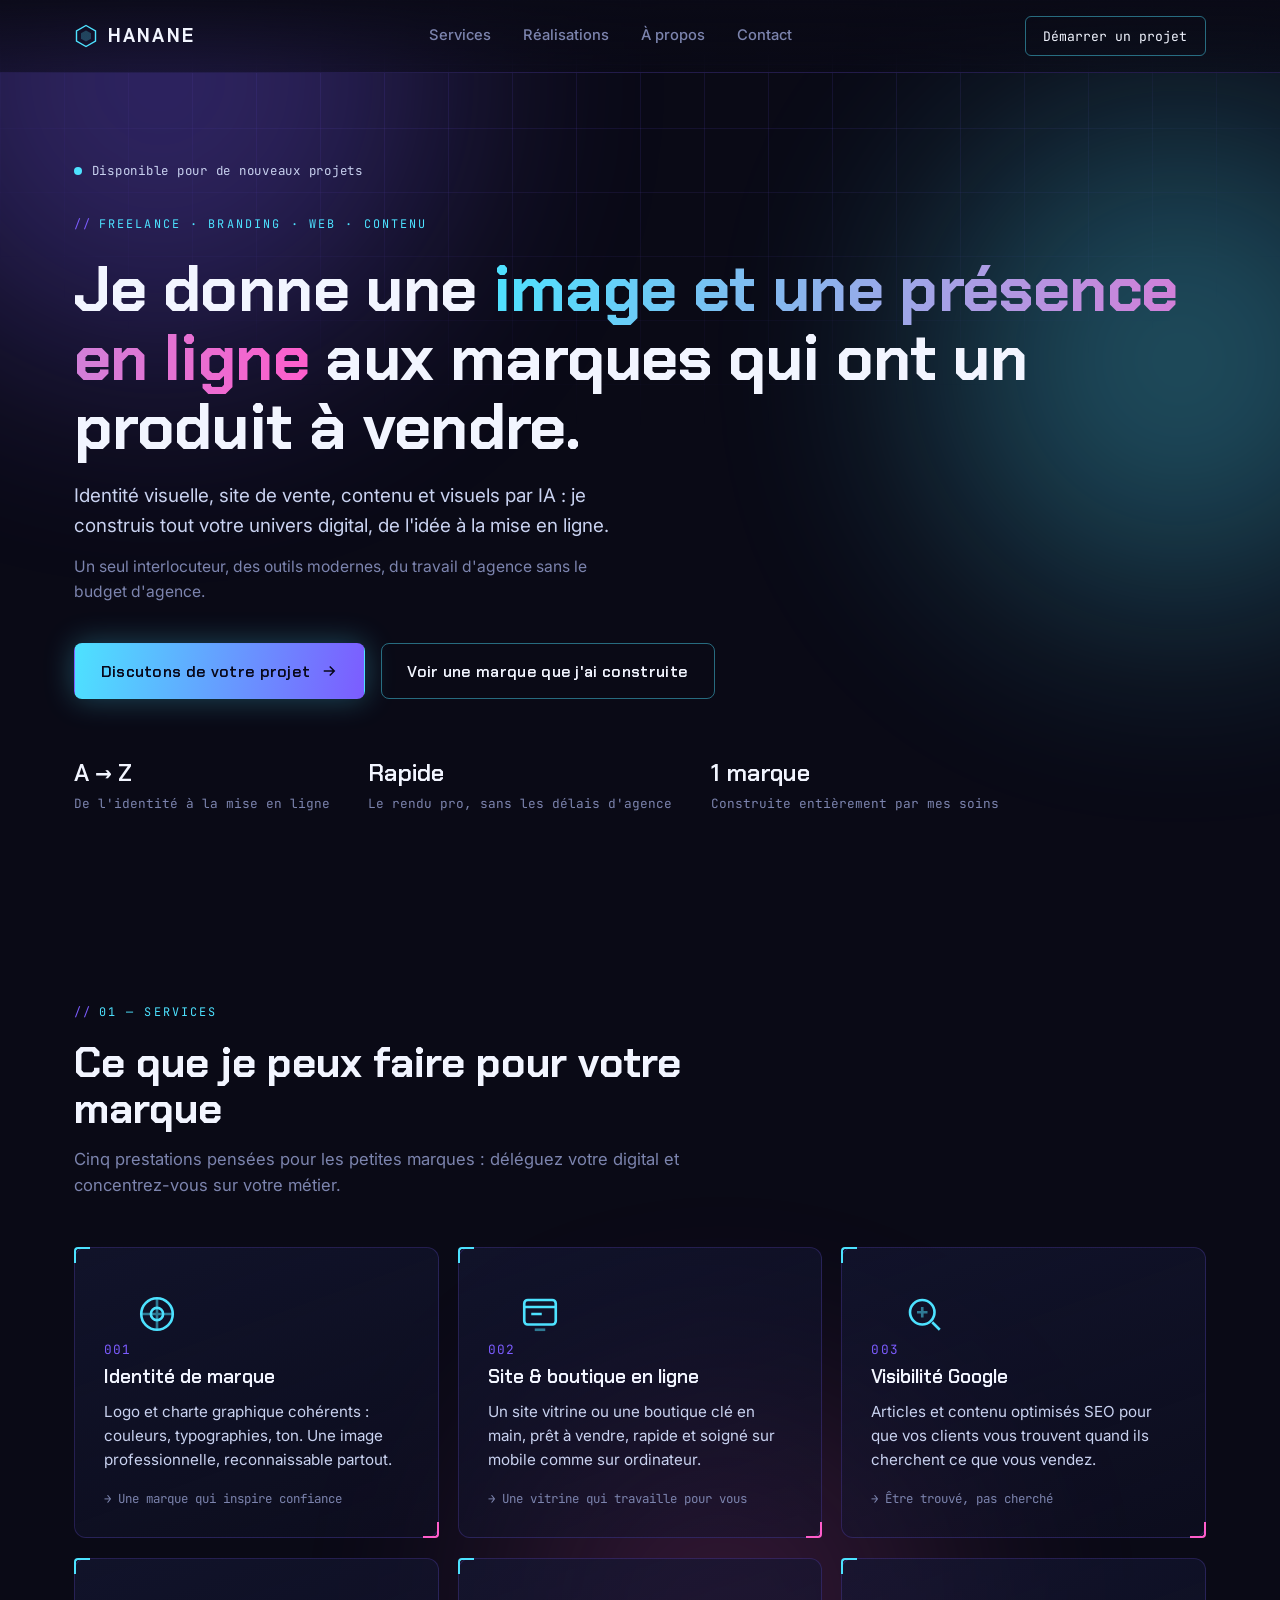
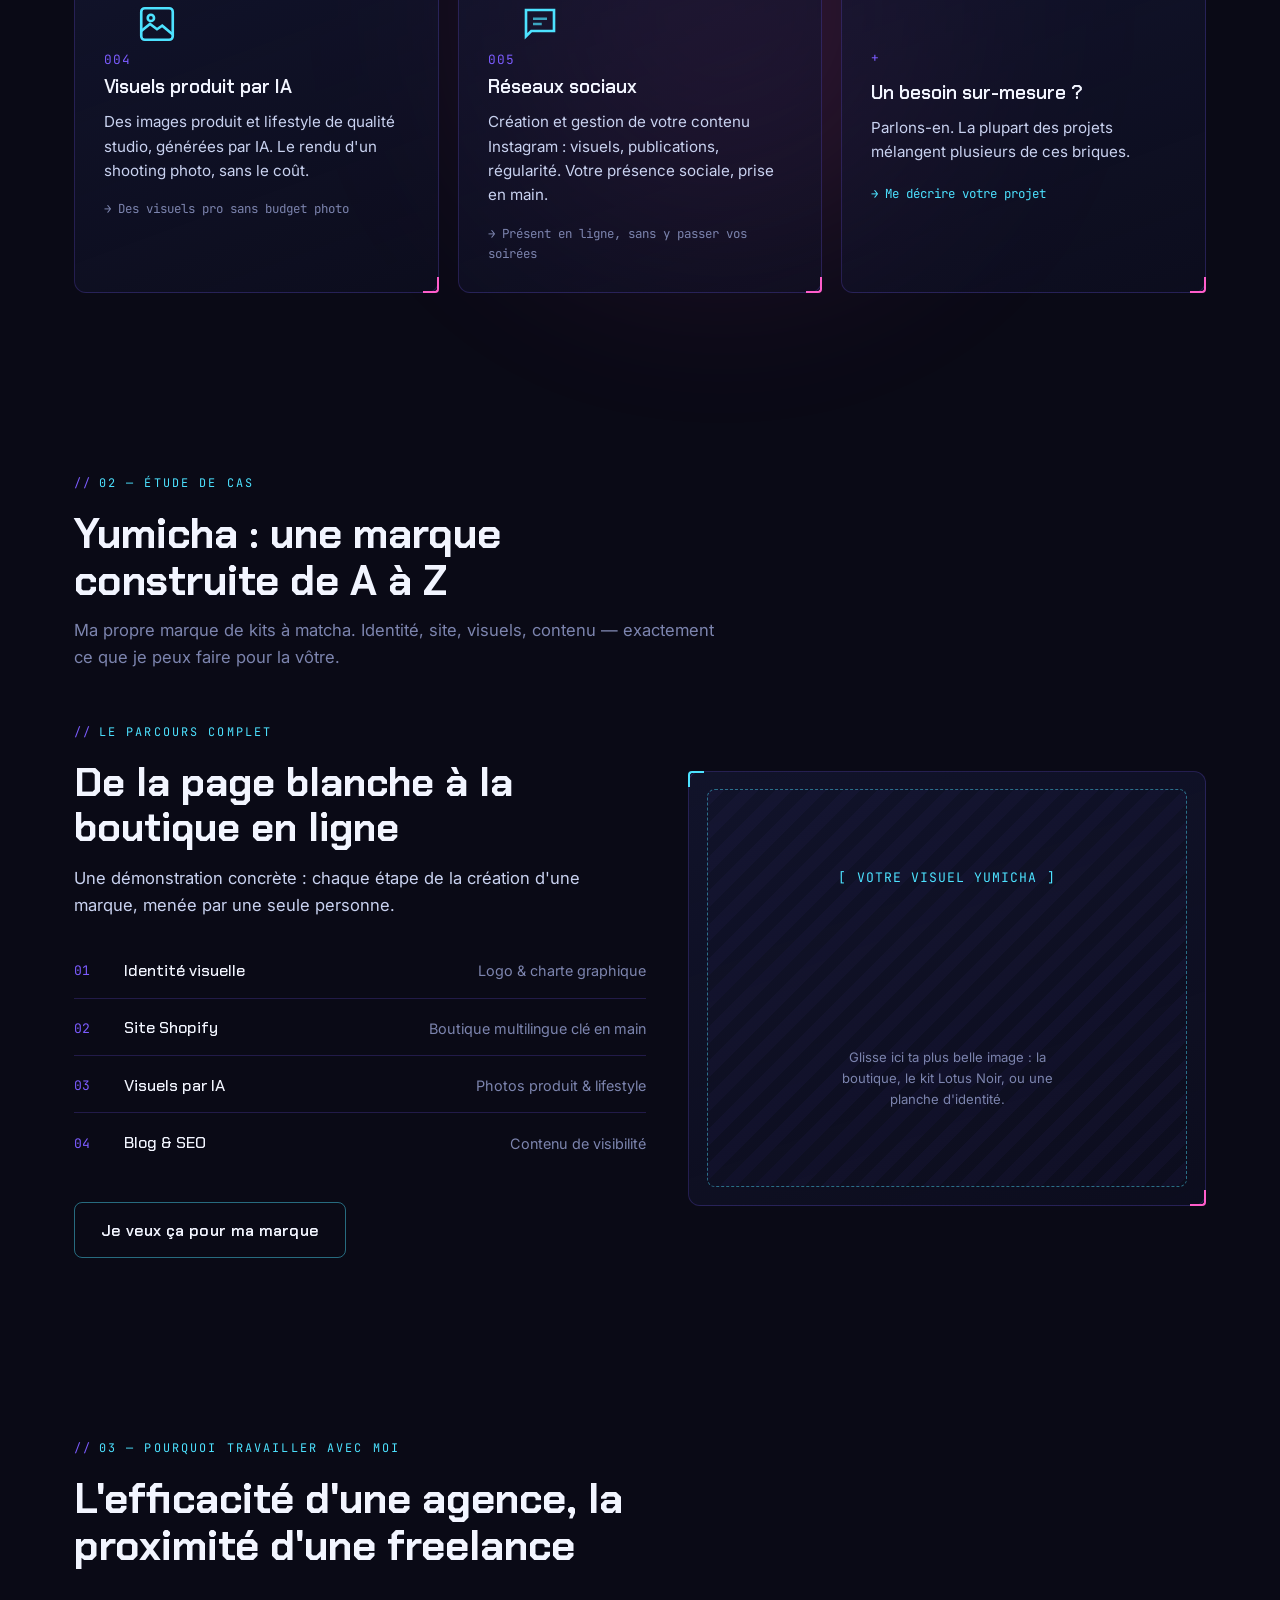
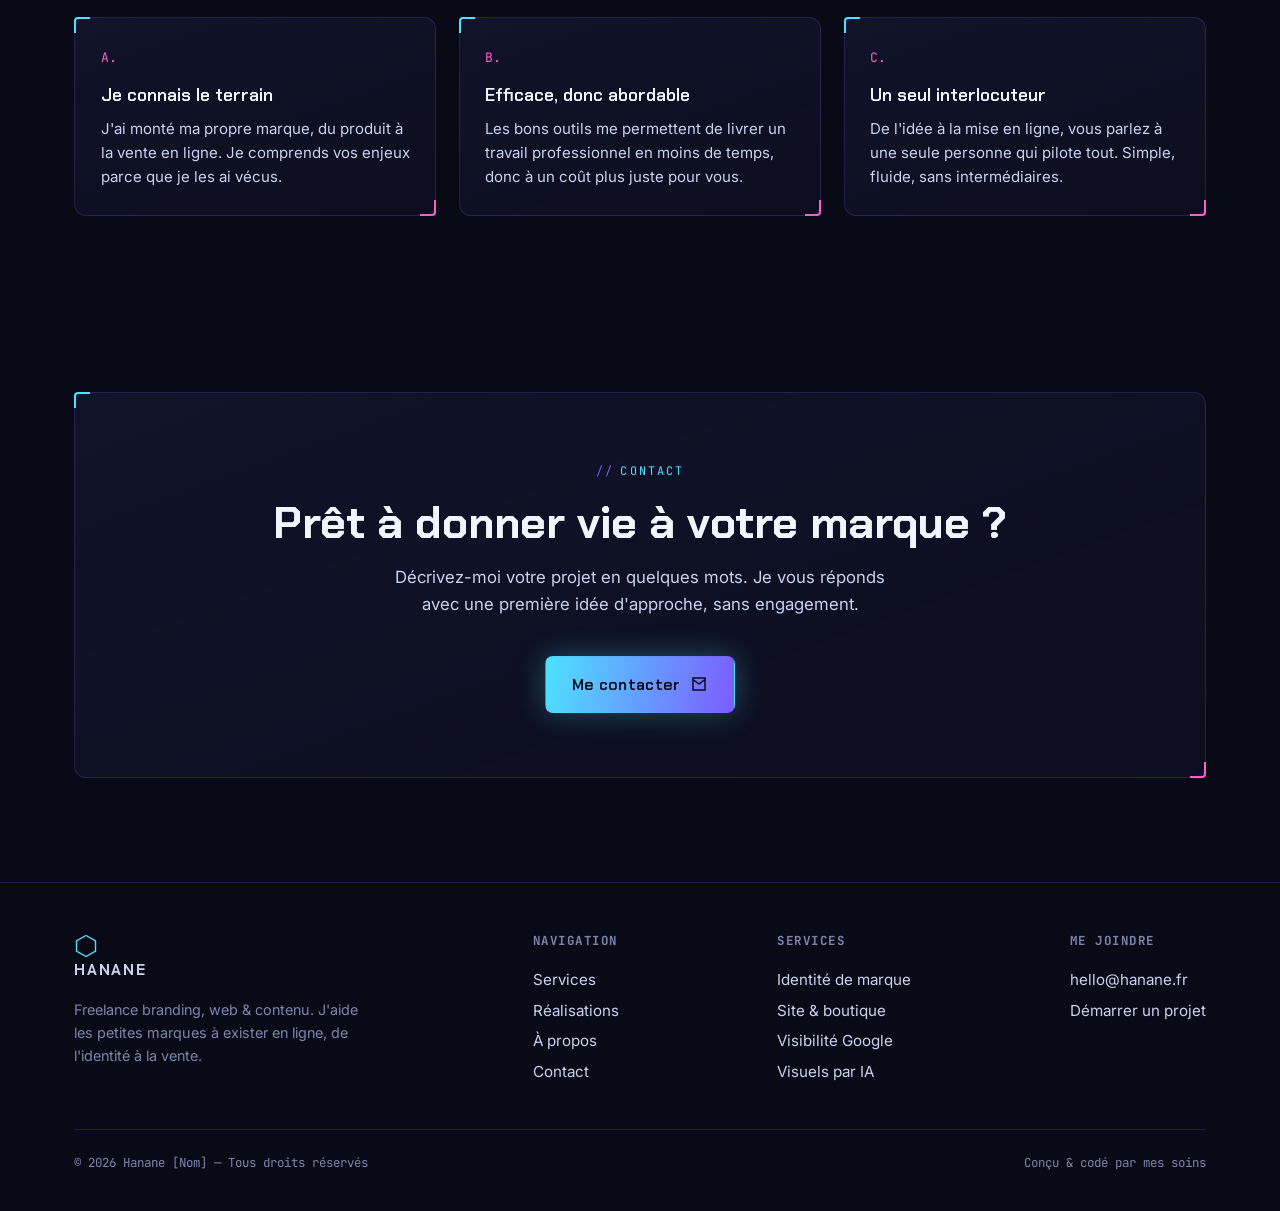
==== index.html @ 6d20637a "Add files via upload" ====
<!DOCTYPE html>
<html lang="fr">
<head>
<meta charset="UTF-8">
<meta name="viewport" content="width=device-width, initial-scale=1.0">
<title>Hanane — Branding & présence en ligne pour les marques</title>
<meta name="description" content="Freelance No-Code & IA. Je construis l'image de marque, le site et le contenu des petites marques qui ont un produit à vendre. De l'idée à la mise en ligne.">

<!-- ============================================================
     PORTFOLIO HANANE — page d'accueil (v1)
     À PERSONNALISER :
       • Remplace [Nom] par ton nom de famille (cherche "[Nom]")
       • Remplace l'email hello@hanane.fr par le tien (cherche "mailto:")
       • Dans la section Yumicha et Services, remplace les zones
         "Votre visuel ici" par tes vraies images (cherche "img-slot")
     ============================================================ -->

<link rel="preconnect" href="https://fonts.googleapis.com">
<link rel="preconnect" href="https://fonts.gstatic.com" crossorigin>
<link href="https://fonts.googleapis.com/css2?family=Chakra+Petch:wght@400;500;600;700&family=Inter:wght@400;500;600&family=JetBrains+Mono:wght@400;500&display=swap" rel="stylesheet">

<style>
  :root{
    --void:#0A0A16;
    --deep:#11132A;
    --panel:#141733;
    --cyan:#4DE2FF;
    --magenta:#FF5DCB;
    --violet:#7C5CFF;
    --mist:#C9D2F0;
    --muted:#7C84AE;
    --white:#F2F5FF;
    --line:rgba(124,92,255,.22);
    --line-bright:rgba(77,226,255,.45);
    --disp:'Chakra Petch',sans-serif;
    --body:'Inter',sans-serif;
    --mono:'JetBrains Mono',monospace;
    --maxw:1180px;
  }

  *{box-sizing:border-box;margin:0;padding:0}
  html{scroll-behavior:smooth}
  body{
    background:var(--void);
    color:var(--mist);
    font-family:var(--body);
    line-height:1.6;
    overflow-x:hidden;
    -webkit-font-smoothing:antialiased;
  }
  a{color:inherit;text-decoration:none}
  img{max-width:100%;display:block}

  /* ambient background : grille + lueur */
  .bg{position:fixed;inset:0;z-index:-2;pointer-events:none}
  .bg::before{
    content:"";position:absolute;inset:0;
    background-image:
      linear-gradient(var(--line) 1px,transparent 1px),
      linear-gradient(90deg,var(--line) 1px,transparent 1px);
    background-size:64px 64px;
    mask-image:radial-gradient(ellipse 80% 60% at 50% 0%,#000 30%,transparent 80%);
    opacity:.5;
  }
  .glow{position:fixed;z-index:-1;border-radius:50%;filter:blur(120px);opacity:.32;pointer-events:none}
  .glow.g1{width:560px;height:560px;background:var(--violet);top:-200px;left:-120px;animation:drift 22s ease-in-out infinite alternate}
  .glow.g2{width:480px;height:480px;background:var(--cyan);top:120px;right:-140px;animation:drift 18s ease-in-out infinite alternate-reverse}
  .glow.g3{width:420px;height:420px;background:var(--magenta);top:1400px;left:40%;opacity:.18;animation:drift 26s ease-in-out infinite alternate}
  @keyframes drift{from{transform:translate(0,0)}to{transform:translate(60px,40px)}}

  .wrap{max-width:var(--maxw);margin:0 auto;padding:0 24px}

  /* étiquette système */
  .eyebrow{
    font-family:var(--mono);font-size:.74rem;letter-spacing:.18em;
    text-transform:uppercase;color:var(--cyan);
    display:inline-flex;align-items:center;gap:.55em;
  }
  .eyebrow::before{content:"//";color:var(--violet)}

  /* ---------- NAV ---------- */
  header{position:sticky;top:0;z-index:50;backdrop-filter:blur(14px);
    background:linear-gradient(180deg,rgba(10,10,22,.92),rgba(10,10,22,.55));
    border-bottom:1px solid var(--line)}
  .nav{display:flex;align-items:center;justify-content:space-between;height:72px}
  .brand{display:flex;align-items:center;gap:.6rem;font-family:var(--disp);
    font-weight:700;font-size:1.18rem;letter-spacing:.12em;color:var(--white)}
  .brand .mark{width:24px;height:24px;display:grid;place-items:center}
  .brand .mark svg{width:24px;height:24px}
  .nav-links{display:flex;gap:2rem;font-size:.92rem;font-weight:500}
  .nav-links a{color:var(--muted);transition:color .2s;position:relative}
  .nav-links a:hover,.nav-links a:focus-visible{color:var(--white)}
  .nav-links a::after{content:"";position:absolute;left:0;bottom:-6px;width:0;height:1px;
    background:var(--cyan);transition:width .25s}
  .nav-links a:hover::after,.nav-links a:focus-visible::after{width:100%}
  .nav-cta{font-family:var(--mono);font-size:.82rem;padding:.55rem 1.1rem;
    border:1px solid var(--line-bright);border-radius:6px;color:var(--white);
    transition:all .2s;white-space:nowrap}
  .nav-cta:hover,.nav-cta:focus-visible{background:rgba(77,226,255,.1);box-shadow:0 0 24px rgba(77,226,255,.25)}
  .burger{display:none;background:none;border:0;color:var(--white);cursor:pointer;padding:8px}

  /* ---------- statut ---------- */
  .status{display:flex;align-items:center;gap:.6rem;font-family:var(--mono);
    font-size:.78rem;color:var(--mist);letter-spacing:.06em;margin-bottom:1.8rem}
  .status .dot{width:8px;height:8px;border-radius:50%;background:var(--cyan);
    box-shadow:0 0 0 0 rgba(77,226,255,.6);animation:pulse 2.4s infinite}
  @keyframes pulse{0%{box-shadow:0 0 0 0 rgba(77,226,255,.55)}70%{box-shadow:0 0 0 10px rgba(77,226,255,0)}100%{box-shadow:0 0 0 0 rgba(77,226,255,0)}}

  /* ---------- HERO ---------- */
  .hero{padding:5.5rem 0 6rem;position:relative}
  .hero h1{font-family:var(--disp);font-weight:700;color:var(--white);
    font-size:clamp(2.2rem,5.4vw,4rem);line-height:1.08;letter-spacing:-.01em;margin:1.2rem 0}
  .hero h1 .hl{background:linear-gradient(100deg,var(--cyan),var(--magenta));
    -webkit-background-clip:text;background-clip:text;color:transparent}
  .hero p.lead{font-size:1.18rem;max-width:560px;color:var(--mist)}
  .hero .sub{font-size:.98rem;color:var(--muted);max-width:560px;margin-top:.8rem}
  .cta-row{display:flex;gap:1rem;margin-top:2.4rem;flex-wrap:wrap}
  .btn{font-family:var(--disp);font-weight:600;font-size:.98rem;letter-spacing:.02em;
    padding:.92rem 1.6rem;border-radius:8px;cursor:pointer;transition:all .22s;
    display:inline-flex;align-items:center;gap:.6rem;border:1px solid transparent}
  .btn-primary{background:linear-gradient(100deg,var(--cyan),var(--violet));color:#08081a;
    box-shadow:0 0 30px rgba(77,226,255,.3)}
  .btn-primary:hover,.btn-primary:focus-visible{transform:translateY(-2px);box-shadow:0 8px 40px rgba(124,92,255,.5)}
  .btn-ghost{border-color:var(--line-bright);color:var(--white)}
  .btn-ghost:hover,.btn-ghost:focus-visible{background:rgba(124,92,255,.12);border-color:var(--violet)}

  .hero-meta{display:flex;gap:2.4rem;margin-top:3.4rem;flex-wrap:wrap}
  .hero-meta .item{font-family:var(--mono);font-size:.8rem;color:var(--muted)}
  .hero-meta .item b{display:block;font-family:var(--disp);font-size:1.5rem;color:var(--white);font-weight:600;margin-bottom:.1rem}

  /* ---------- panneau signature (crochets d'angle) ---------- */
  .panel{position:relative;border:1px solid var(--line);border-radius:12px;
    background:linear-gradient(160deg,rgba(20,23,51,.7),rgba(17,19,42,.4))}
  .panel::before,.panel::after{content:"";position:absolute;width:14px;height:14px;pointer-events:none}
  .panel::before{top:-1px;left:-1px;border-top:2px solid var(--cyan);border-left:2px solid var(--cyan);border-radius:4px 0 0 0}
  .panel::after{bottom:-1px;right:-1px;border-bottom:2px solid var(--magenta);border-right:2px solid var(--magenta);border-radius:0 0 4px 0}

  /* ---------- sections ---------- */
  section{padding:5.5rem 0}
  .sec-head{margin-bottom:3rem;max-width:640px}
  .sec-head h2{font-family:var(--disp);font-weight:700;color:var(--white);
    font-size:clamp(1.7rem,3.6vw,2.6rem);line-height:1.12;margin:1rem 0 .8rem}
  .sec-head p{color:var(--muted);font-size:1.04rem}

  /* services */
  .grid{display:grid;grid-template-columns:repeat(auto-fit,minmax(280px,1fr));gap:1.2rem}
  .card{padding:1.8rem;transition:transform .25s,border-color .25s}
  .card:hover{transform:translateY(-4px)}
  .card .idx{font-family:var(--mono);font-size:.8rem;color:var(--violet);letter-spacing:.1em}
  .card .ico{width:42px;height:42px;margin:1rem 0 1.2rem;color:var(--cyan)}
  .card h3{font-family:var(--disp);font-weight:600;color:var(--white);font-size:1.18rem;margin-bottom:.5rem}
  .card p{font-size:.95rem;color:var(--mist)}
  .card .bnf{margin-top:1rem;font-family:var(--mono);font-size:.78rem;color:var(--muted)}

  /* étude de cas */
  .case{display:grid;grid-template-columns:1.05fr .95fr;gap:2.6rem;align-items:center}
  .case .copy h2{font-family:var(--disp);font-weight:700;color:var(--white);
    font-size:clamp(1.7rem,3.4vw,2.5rem);line-height:1.12;margin:1rem 0}
  .case .copy p{color:var(--mist);font-size:1.04rem;margin-bottom:1.4rem}
  .pipeline{list-style:none;display:flex;flex-direction:column;gap:.2rem;margin:1.6rem 0 2rem}
  .pipeline li{display:flex;align-items:center;gap:1rem;padding:.85rem 0;border-bottom:1px solid var(--line)}
  .pipeline li:last-child{border-bottom:0}
  .pipeline .step{font-family:var(--mono);font-size:.82rem;color:var(--violet);min-width:34px}
  .pipeline .name{font-family:var(--disp);color:var(--white);font-weight:500;font-size:1.02rem}
  .pipeline .desc{color:var(--muted);font-size:.9rem;margin-left:auto;text-align:right}

  .case-visual{padding:1.1rem;min-height:420px}
  .img-slot{height:100%;min-height:398px;border:1px dashed var(--line-bright);border-radius:8px;
    display:grid;place-items:center;text-align:center;gap:.4rem;
    background:repeating-linear-gradient(135deg,rgba(124,92,255,.04) 0 12px,transparent 12px 24px);position:relative}
  .img-slot .lbl{font-family:var(--mono);font-size:.82rem;color:var(--cyan);letter-spacing:.08em}
  .img-slot .hint{font-size:.82rem;color:var(--muted);max-width:240px}

  /* pourquoi moi */
  .why{display:grid;grid-template-columns:repeat(auto-fit,minmax(260px,1fr));gap:1.4rem}
  .why .pt{padding:1.6rem}
  .why .pt .n{font-family:var(--mono);color:var(--magenta);font-size:.82rem}
  .why .pt h3{font-family:var(--disp);color:var(--white);font-weight:600;font-size:1.12rem;margin:.7rem 0 .5rem}
  .why .pt p{font-size:.94rem;color:var(--mist)}

  /* bande CTA finale */
  .cta-band{text-align:center;padding:4rem 2rem}
  .cta-band h2{font-family:var(--disp);font-weight:700;color:var(--white);
    font-size:clamp(1.8rem,4vw,2.8rem);line-height:1.1;margin-bottom:1rem}
  .cta-band p{color:var(--mist);max-width:520px;margin:0 auto 2rem;font-size:1.05rem}

  /* footer */
  footer{border-top:1px solid var(--line);padding:3rem 0 2.4rem;margin-top:1rem}
  .foot{display:flex;justify-content:space-between;gap:2rem;flex-wrap:wrap;align-items:flex-start}
  .foot .col h4{font-family:var(--mono);font-size:.78rem;color:var(--muted);
    text-transform:uppercase;letter-spacing:.12em;margin-bottom:.9rem}
  .foot .col a{display:block;color:var(--mist);font-size:.95rem;padding:.2rem 0;transition:color .2s}
  .foot .col a:hover,.foot .col a:focus-visible{color:var(--cyan)}
  .foot-brand{max-width:300px}
  .foot-brand p{color:var(--muted);font-size:.9rem;margin-top:.8rem}
  .copyr{margin-top:2.6rem;font-family:var(--mono);font-size:.78rem;color:var(--muted);
    border-top:1px solid var(--line);padding-top:1.4rem;display:flex;justify-content:space-between;gap:1rem;flex-wrap:wrap}

  :focus-visible{outline:2px solid var(--cyan);outline-offset:3px;border-radius:4px}

  /* responsive */
  @media(max-width:860px){
    .nav-links,.nav-cta{display:none}
    .burger{display:block}
    .case{grid-template-columns:1fr;gap:2rem}
    .pipeline .desc{display:none}
    .foot{flex-direction:column}
  }
  @media(prefers-reduced-motion:reduce){
    *{animation:none!important;transition:none!important;scroll-behavior:auto!important}
  }
</style>
</head>
<body>

<div class="bg"></div>
<div class="glow g1"></div>
<div class="glow g2"></div>
<div class="glow g3"></div>

<!-- ====================== NAV ====================== -->
<header>
  <div class="wrap nav">
    <a href="#top" class="brand" aria-label="Hanane — accueil">
      <span class="mark" aria-hidden="true">
        <svg viewBox="0 0 24 24" fill="none">
          <path d="M12 1.5 21.5 7v10L12 22.5 2.5 17V7L12 1.5Z" stroke="url(#g)" stroke-width="1.4"/>
          <path d="M12 6.5 17 9.3v5.4L12 17.5 7 14.7V9.3L12 6.5Z" fill="url(#g)" opacity=".25"/>
          <defs><linearGradient id="g" x1="2" y1="2" x2="22" y2="22">
            <stop stop-color="#4DE2FF"/><stop offset="1" stop-color="#FF5DCB"/></linearGradient></defs>
        </svg>
      </span>
      HANANE
    </a>
    <nav class="nav-links" aria-label="Navigation principale">
      <a href="#services">Services</a>
      <a href="#yumicha">Réalisations</a>
      <a href="#why">À propos</a>
      <a href="#contact">Contact</a>
    </nav>
    <a href="#contact" class="nav-cta">Démarrer un projet</a>
    <button class="burger" aria-label="Ouvrir le menu" onclick="document.querySelector('.nav-links').scrollIntoView?document.getElementById('services').scrollIntoView({behavior:'smooth'}):0">
      <svg width="24" height="24" viewBox="0 0 24 24" fill="none" stroke="currentColor" stroke-width="2"><line x1="3" y1="7" x2="21" y2="7"/><line x1="3" y1="12" x2="21" y2="12"/><line x1="3" y1="17" x2="21" y2="17"/></svg>
    </button>
  </div>
</header>

<a id="top"></a>

<!-- ====================== HERO ====================== -->
<section class="hero">
  <div class="wrap">
    <div class="status">
      <span class="dot" aria-hidden="true"></span>
      Disponible pour de nouveaux projets
    </div>
    <span class="eyebrow">Freelance · Branding · Web · Contenu</span>
    <h1>Je donne une <span class="hl">image et une présence en ligne</span> aux marques qui ont un produit à vendre.</h1>
    <p class="lead">Identité visuelle, site de vente, contenu et visuels par IA : je construis tout votre univers digital, de l'idée à la mise en ligne.</p>
    <p class="sub">Un seul interlocuteur, des outils modernes, du travail d'agence sans le budget d'agence.</p>
    <div class="cta-row">
      <a href="#contact" class="btn btn-primary">Discutons de votre projet
        <svg width="18" height="18" viewBox="0 0 24 24" fill="none" stroke="currentColor" stroke-width="2"><path d="M5 12h14M13 6l6 6-6 6"/></svg></a>
      <a href="#yumicha" class="btn btn-ghost">Voir une marque que j'ai construite</a>
    </div>

    <div class="hero-meta">
      <div class="item"><b>A → Z</b>De l'identité à la mise en ligne</div>
      <div class="item"><b>Rapide</b>Le rendu pro, sans les délais d'agence</div>
      <div class="item"><b>1 marque</b>Construite entièrement par mes soins</div>
    </div>
  </div>
</section>

<!-- ====================== SERVICES ====================== -->
<section id="services">
  <div class="wrap">
    <div class="sec-head">
      <span class="eyebrow">01 — Services</span>
      <h2>Ce que je peux faire pour votre marque</h2>
      <p>Cinq prestations pensées pour les petites marques : déléguez votre digital et concentrez-vous sur votre métier.</p>
    </div>

    <div class="grid">
      <article class="panel card">
        <span class="idx">001</span>
        <svg class="ico" viewBox="0 0 24 24" fill="none" stroke="currentColor" stroke-width="1.5"><circle cx="12" cy="12" r="9"/><path d="M12 3v18M3 12h18" opacity=".5"/><circle cx="12" cy="12" r="3.5"/></svg>
        <h3>Identité de marque</h3>
        <p>Logo et charte graphique cohérents : couleurs, typographies, ton. Une image professionnelle, reconnaissable partout.</p>
        <div class="bnf">→ Une marque qui inspire confiance</div>
      </article>

      <article class="panel card">
        <span class="idx">002</span>
        <svg class="ico" viewBox="0 0 24 24" fill="none" stroke="currentColor" stroke-width="1.5"><rect x="3" y="4" width="18" height="14" rx="2"/><path d="M3 8h18M7 12h6"/><path d="M9 21h6" opacity=".5"/></svg>
        <h3>Site &amp; boutique en ligne</h3>
        <p>Un site vitrine ou une boutique clé en main, prêt à vendre, rapide et soigné sur mobile comme sur ordinateur.</p>
        <div class="bnf">→ Une vitrine qui travaille pour vous</div>
      </article>

      <article class="panel card">
        <span class="idx">003</span>
        <svg class="ico" viewBox="0 0 24 24" fill="none" stroke="currentColor" stroke-width="1.5"><circle cx="11" cy="11" r="7"/><path d="m21 21-4.3-4.3"/><path d="M11 8v6M8 11h6" opacity=".5"/></svg>
        <h3>Visibilité Google</h3>
        <p>Articles et contenu optimisés SEO pour que vos clients vous trouvent quand ils cherchent ce que vous vendez.</p>
        <div class="bnf">→ Être trouvé, pas cherché</div>
      </article>

      <article class="panel card">
        <span class="idx">004</span>
        <svg class="ico" viewBox="0 0 24 24" fill="none" stroke="currentColor" stroke-width="1.5"><rect x="3" y="3" width="18" height="18" rx="2"/><circle cx="8.5" cy="8.5" r="1.8"/><path d="m3 16 5-4 4 3 3-2 6 5"/></svg>
        <h3>Visuels produit par IA</h3>
        <p>Des images produit et lifestyle de qualité studio, générées par IA. Le rendu d'un shooting photo, sans le coût.</p>
        <div class="bnf">→ Des visuels pro sans budget photo</div>
      </article>

      <article class="panel card">
        <span class="idx">005</span>
        <svg class="ico" viewBox="0 0 24 24" fill="none" stroke="currentColor" stroke-width="1.5"><path d="M4 4h16v12H7l-3 3V4Z"/><path d="M8 9h8M8 12h5" opacity=".7"/></svg>
        <h3>Réseaux sociaux</h3>
        <p>Création et gestion de votre contenu Instagram : visuels, publications, régularité. Votre présence sociale, prise en main.</p>
        <div class="bnf">→ Présent en ligne, sans y passer vos soirées</div>
      </article>

      <article class="panel card" style="display:grid;align-content:center">
        <span class="idx">+</span>
        <h3 style="margin-top:.6rem">Un besoin sur-mesure ?</h3>
        <p>Parlons-en. La plupart des projets mélangent plusieurs de ces briques.</p>
        <div class="bnf" style="margin-top:1.2rem"><a href="#contact" style="color:var(--cyan)">→ Me décrire votre projet</a></div>
      </article>
    </div>
  </div>
</section>

<!-- ====================== ÉTUDE DE CAS YUMICHA ====================== -->
<section id="yumicha">
  <div class="wrap">
    <div class="sec-head">
      <span class="eyebrow">02 — Étude de cas</span>
      <h2>Yumicha : une marque construite de A à Z</h2>
      <p>Ma propre marque de kits à matcha. Identité, site, visuels, contenu — exactement ce que je peux faire pour la vôtre.</p>
    </div>

    <div class="case">
      <div class="copy">
        <span class="eyebrow">Le parcours complet</span>
        <h2>De la page blanche à la boutique en ligne</h2>
        <p>Une démonstration concrète : chaque étape de la création d'une marque, menée par une seule personne.</p>
        <ol class="pipeline">
          <li><span class="step">01</span><span class="name">Identité visuelle</span><span class="desc">Logo &amp; charte graphique</span></li>
          <li><span class="step">02</span><span class="name">Site Shopify</span><span class="desc">Boutique multilingue clé en main</span></li>
          <li><span class="step">03</span><span class="name">Visuels par IA</span><span class="desc">Photos produit &amp; lifestyle</span></li>
          <li><span class="step">04</span><span class="name">Blog &amp; SEO</span><span class="desc">Contenu de visibilité</span></li>
        </ol>
        <a href="#contact" class="btn btn-ghost">Je veux ça pour ma marque</a>
      </div>

      <div class="panel case-visual">
        <!-- img-slot : remplace ce bloc par <img src="yumicha.jpg" alt="..."> -->
        <div class="img-slot">
          <span class="lbl">[ VOTRE VISUEL YUMICHA ]</span>
          <span class="hint">Glisse ici ta plus belle image : la boutique, le kit Lotus Noir, ou une planche d'identité.</span>
        </div>
      </div>
    </div>
  </div>
</section>

<!-- ====================== POURQUOI MOI ====================== -->
<section id="why">
  <div class="wrap">
    <div class="sec-head">
      <span class="eyebrow">03 — Pourquoi travailler avec moi</span>
      <h2>L'efficacité d'une agence, la proximité d'une freelance</h2>
    </div>
    <div class="why">
      <div class="panel pt">
        <span class="n">A.</span>
        <h3>Je connais le terrain</h3>
        <p>J'ai monté ma propre marque, du produit à la vente en ligne. Je comprends vos enjeux parce que je les ai vécus.</p>
      </div>
      <div class="panel pt">
        <span class="n">B.</span>
        <h3>Efficace, donc abordable</h3>
        <p>Les bons outils me permettent de livrer un travail professionnel en moins de temps, donc à un coût plus juste pour vous.</p>
      </div>
      <div class="panel pt">
        <span class="n">C.</span>
        <h3>Un seul interlocuteur</h3>
        <p>De l'idée à la mise en ligne, vous parlez à une seule personne qui pilote tout. Simple, fluide, sans intermédiaires.</p>
      </div>
    </div>
  </div>
</section>

<!-- ====================== CTA FINAL ====================== -->
<section id="contact">
  <div class="wrap">
    <div class="panel cta-band">
      <span class="eyebrow">Contact</span>
      <h2 style="margin-top:1rem">Prêt à donner vie à votre marque ?</h2>
      <p>Décrivez-moi votre projet en quelques mots. Je vous réponds avec une première idée d'approche, sans engagement.</p>
      <div class="cta-row" style="justify-content:center">
        <a href="mailto:hello@hanane.fr" class="btn btn-primary">Me contacter
          <svg width="18" height="18" viewBox="0 0 24 24" fill="none" stroke="currentColor" stroke-width="2"><path d="M4 4h16v16H4zM4 6l8 6 8-6"/></svg></a>
      </div>
    </div>
  </div>
</section>

<!-- ====================== FOOTER ====================== -->
<footer>
  <div class="wrap">
    <div class="foot">
      <div class="col foot-brand">
        <a href="#top" class="brand"><span class="mark" aria-hidden="true">
          <svg viewBox="0 0 24 24" fill="none"><path d="M12 1.5 21.5 7v10L12 22.5 2.5 17V7L12 1.5Z" stroke="url(#g2)" stroke-width="1.4"/>
          <defs><linearGradient id="g2" x1="2" y1="2" x2="22" y2="22"><stop stop-color="#4DE2FF"/><stop offset="1" stop-color="#FF5DCB"/></linearGradient></defs></svg>
        </span>HANANE</a>
        <p>Freelance branding, web &amp; contenu. J'aide les petites marques à exister en ligne, de l'identité à la vente.</p>
      </div>
      <div class="col">
        <h4>Navigation</h4>
        <a href="#services">Services</a>
        <a href="#yumicha">Réalisations</a>
        <a href="#why">À propos</a>
        <a href="#contact">Contact</a>
      </div>
      <div class="col">
        <h4>Services</h4>
        <a href="#services">Identité de marque</a>
        <a href="#services">Site &amp; boutique</a>
        <a href="#services">Visibilité Google</a>
        <a href="#services">Visuels par IA</a>
      </div>
      <div class="col">
        <h4>Me joindre</h4>
        <a href="mailto:hello@hanane.fr">hello@hanane.fr</a>
        <a href="#contact">Démarrer un projet</a>
      </div>
    </div>
    <div class="copyr">
      <span>© 2026 Hanane [Nom] — Tous droits réservés</span>
      <span>Conçu &amp; codé par mes soins</span>
    </div>
  </div>
</footer>

</body>
</html>
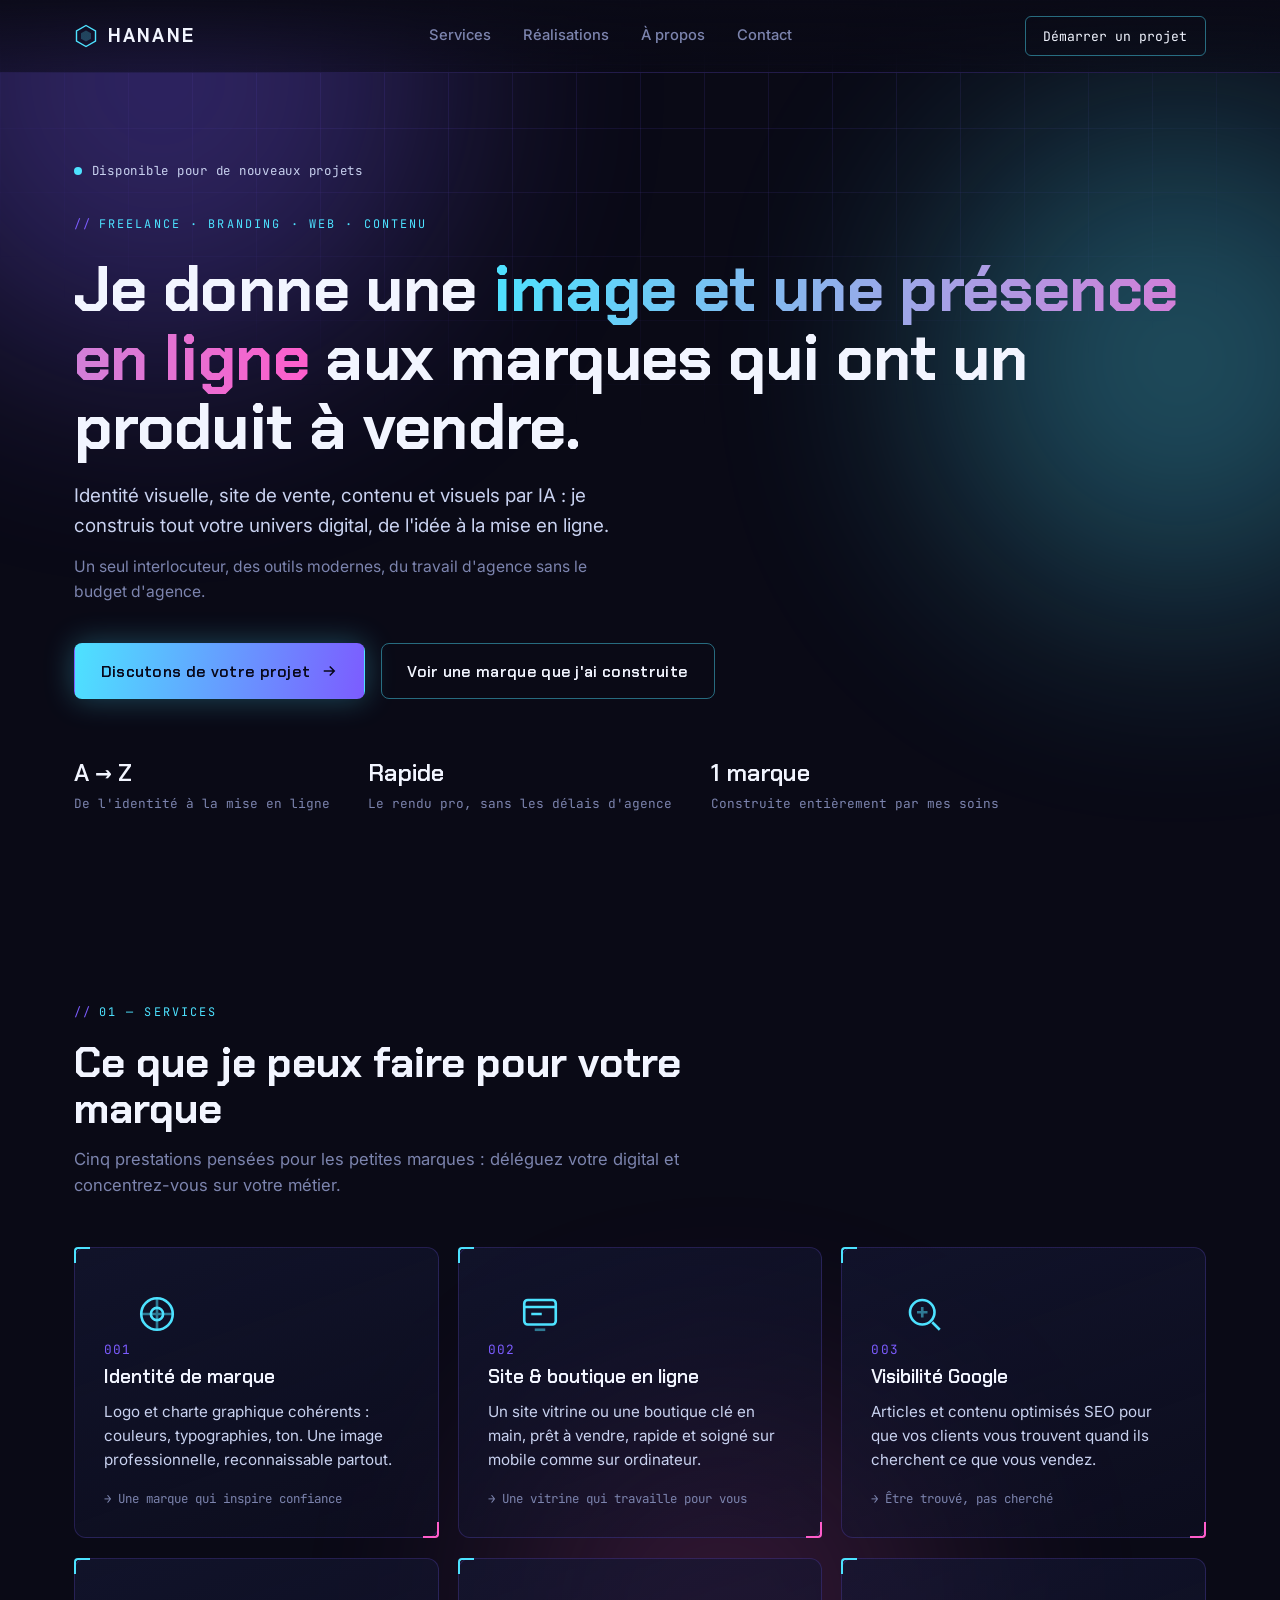
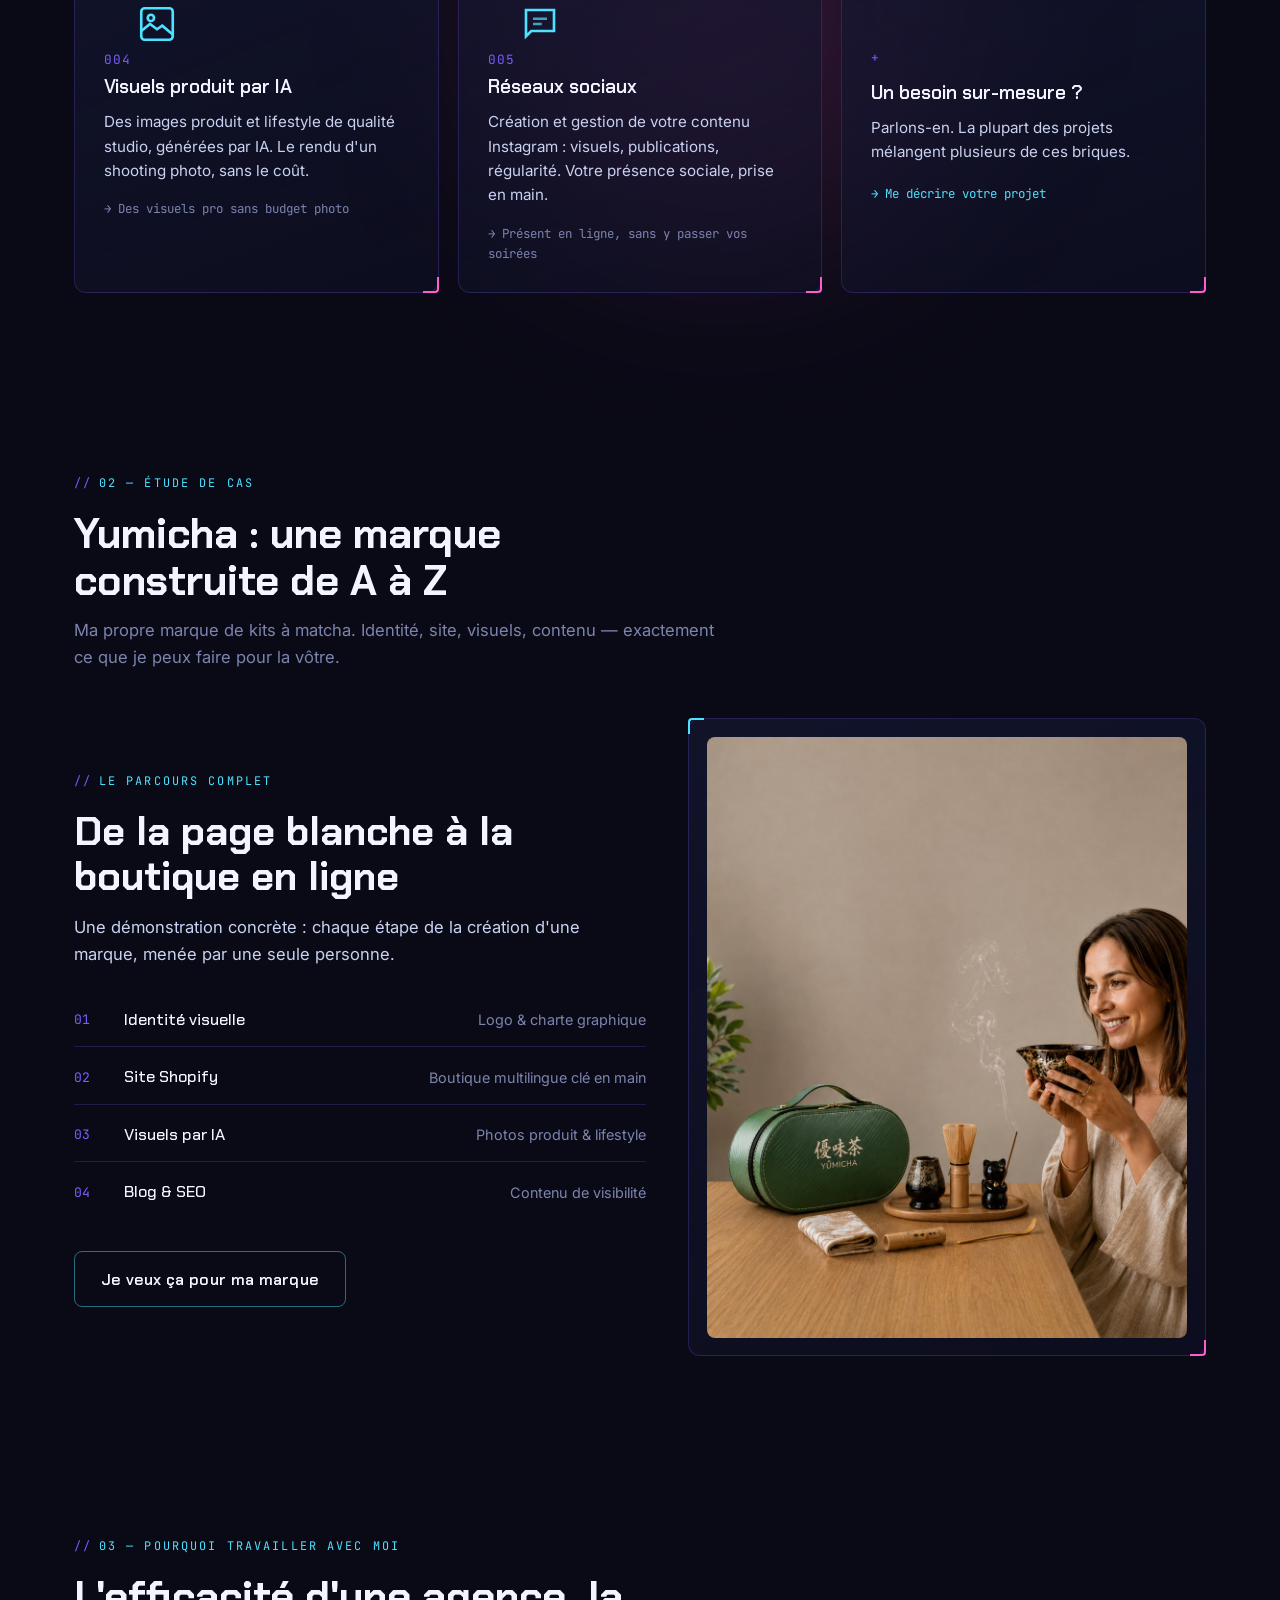
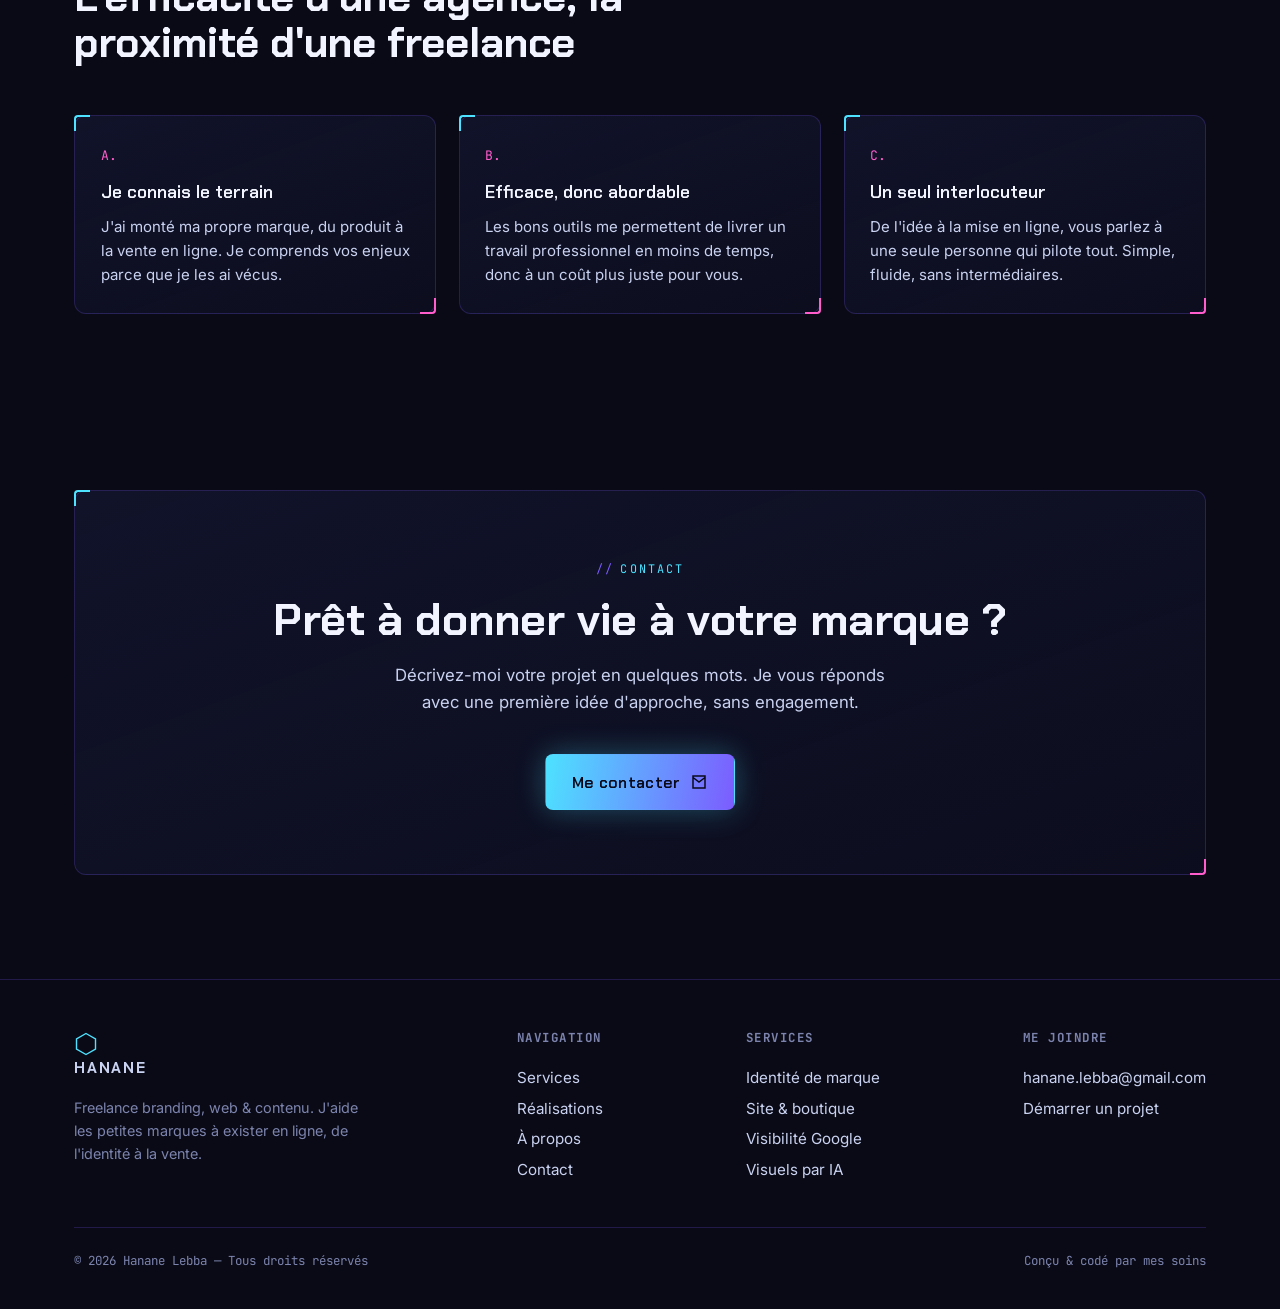
==== commit 55e9c821: "Add files via upload" ====
--- a/index.html
+++ b/index.html
@@ -7,12 +7,9 @@
 <meta name="description" content="Freelance No-Code & IA. Je construis l'image de marque, le site et le contenu des petites marques qui ont un produit à vendre. De l'idée à la mise en ligne.">
 
 <!-- ============================================================
-     PORTFOLIO HANANE — page d'accueil (v1)
-     À PERSONNALISER :
-       • Remplace [Nom] par ton nom de famille (cherche "[Nom]")
-       • Remplace l'email hello@hanane.fr par le tien (cherche "mailto:")
-       • Dans la section Yumicha et Services, remplace les zones
-         "Votre visuel ici" par tes vraies images (cherche "img-slot")
+     PORTFOLIO HANANE LEBBA — page d'accueil
+     Pour héberger : déposer index.html ET yumicha-kit-lotus.jpg
+     ensemble dans le repo GitHub (mêmes dossier).
      ============================================================ -->
 
 <link rel="preconnect" href="https://fonts.googleapis.com">
@@ -165,6 +162,7 @@
   .pipeline .desc{color:var(--muted);font-size:.9rem;margin-left:auto;text-align:right}
 
   .case-visual{padding:1.1rem;min-height:420px}
+  .case-visual img{width:100%;height:100%;object-fit:cover;border-radius:8px;display:block;min-height:398px}
   .img-slot{height:100%;min-height:398px;border:1px dashed var(--line-bright);border-radius:8px;
     display:grid;place-items:center;text-align:center;gap:.4rem;
     background:repeating-linear-gradient(135deg,rgba(124,92,255,.04) 0 12px,transparent 12px 24px);position:relative}
@@ -356,11 +354,7 @@
       </div>
 
       <div class="panel case-visual">
-        <!-- img-slot : remplace ce bloc par <img src="yumicha.jpg" alt="..."> -->
-        <div class="img-slot">
-          <span class="lbl">[ VOTRE VISUEL YUMICHA ]</span>
-          <span class="hint">Glisse ici ta plus belle image : la boutique, le kit Lotus Noir, ou une planche d'identité.</span>
-        </div>
+        <img src="yumicha-kit-lotus.jpg" alt="Kit à matcha Yumicha Lotus Noir : étui vert, bol tenmoku ambré, fouet et accessoires de cérémonie" loading="lazy">
       </div>
     </div>
   </div>
@@ -401,7 +395,7 @@
       <h2 style="margin-top:1rem">Prêt à donner vie à votre marque ?</h2>
       <p>Décrivez-moi votre projet en quelques mots. Je vous réponds avec une première idée d'approche, sans engagement.</p>
       <div class="cta-row" style="justify-content:center">
-        <a href="mailto:hello@hanane.fr" class="btn btn-primary">Me contacter
+        <a href="mailto:hanane.lebba@gmail.com" class="btn btn-primary">Me contacter
           <svg width="18" height="18" viewBox="0 0 24 24" fill="none" stroke="currentColor" stroke-width="2"><path d="M4 4h16v16H4zM4 6l8 6 8-6"/></svg></a>
       </div>
     </div>
@@ -435,12 +429,12 @@
       </div>
       <div class="col">
         <h4>Me joindre</h4>
-        <a href="mailto:hello@hanane.fr">hello@hanane.fr</a>
+        <a href="mailto:hanane.lebba@gmail.com">hanane.lebba@gmail.com</a>
         <a href="#contact">Démarrer un projet</a>
       </div>
     </div>
     <div class="copyr">
-      <span>© 2026 Hanane [Nom] — Tous droits réservés</span>
+      <span>© 2026 Hanane Lebba — Tous droits réservés</span>
       <span>Conçu &amp; codé par mes soins</span>
     </div>
   </div>
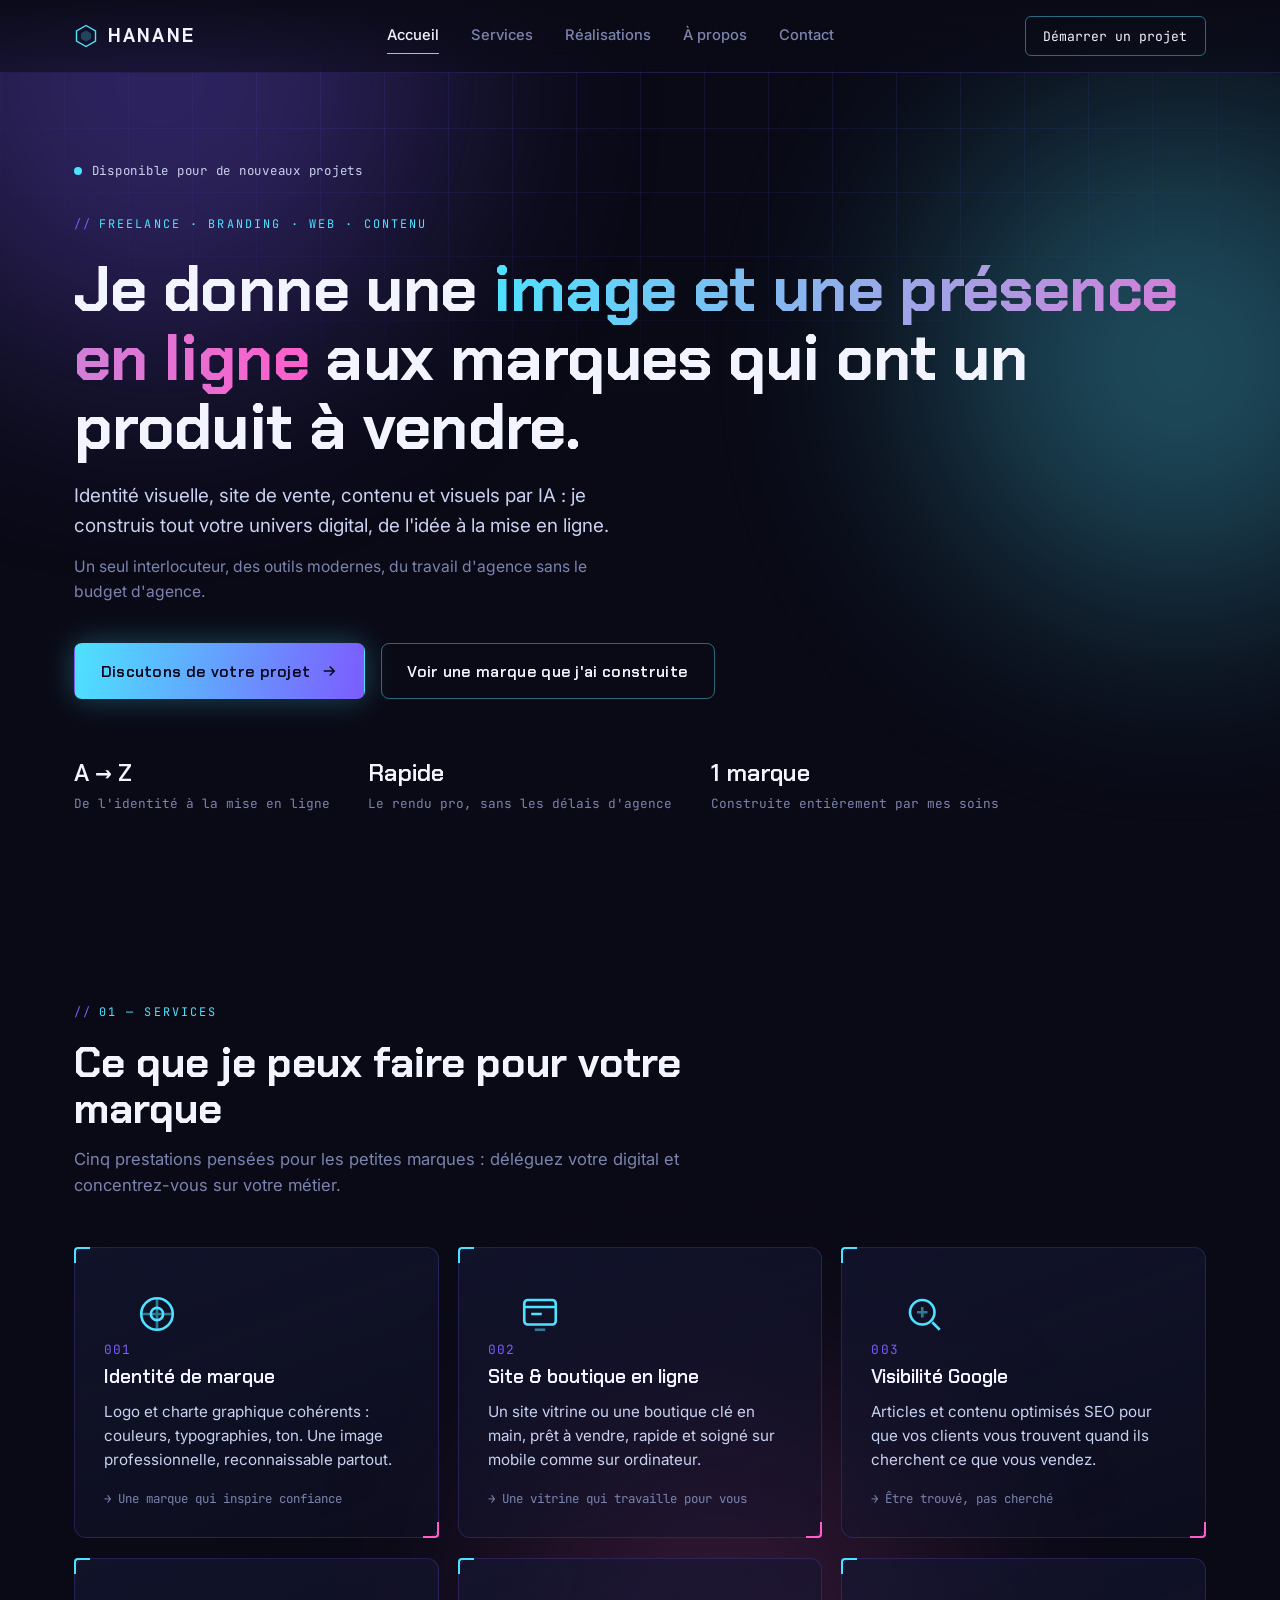
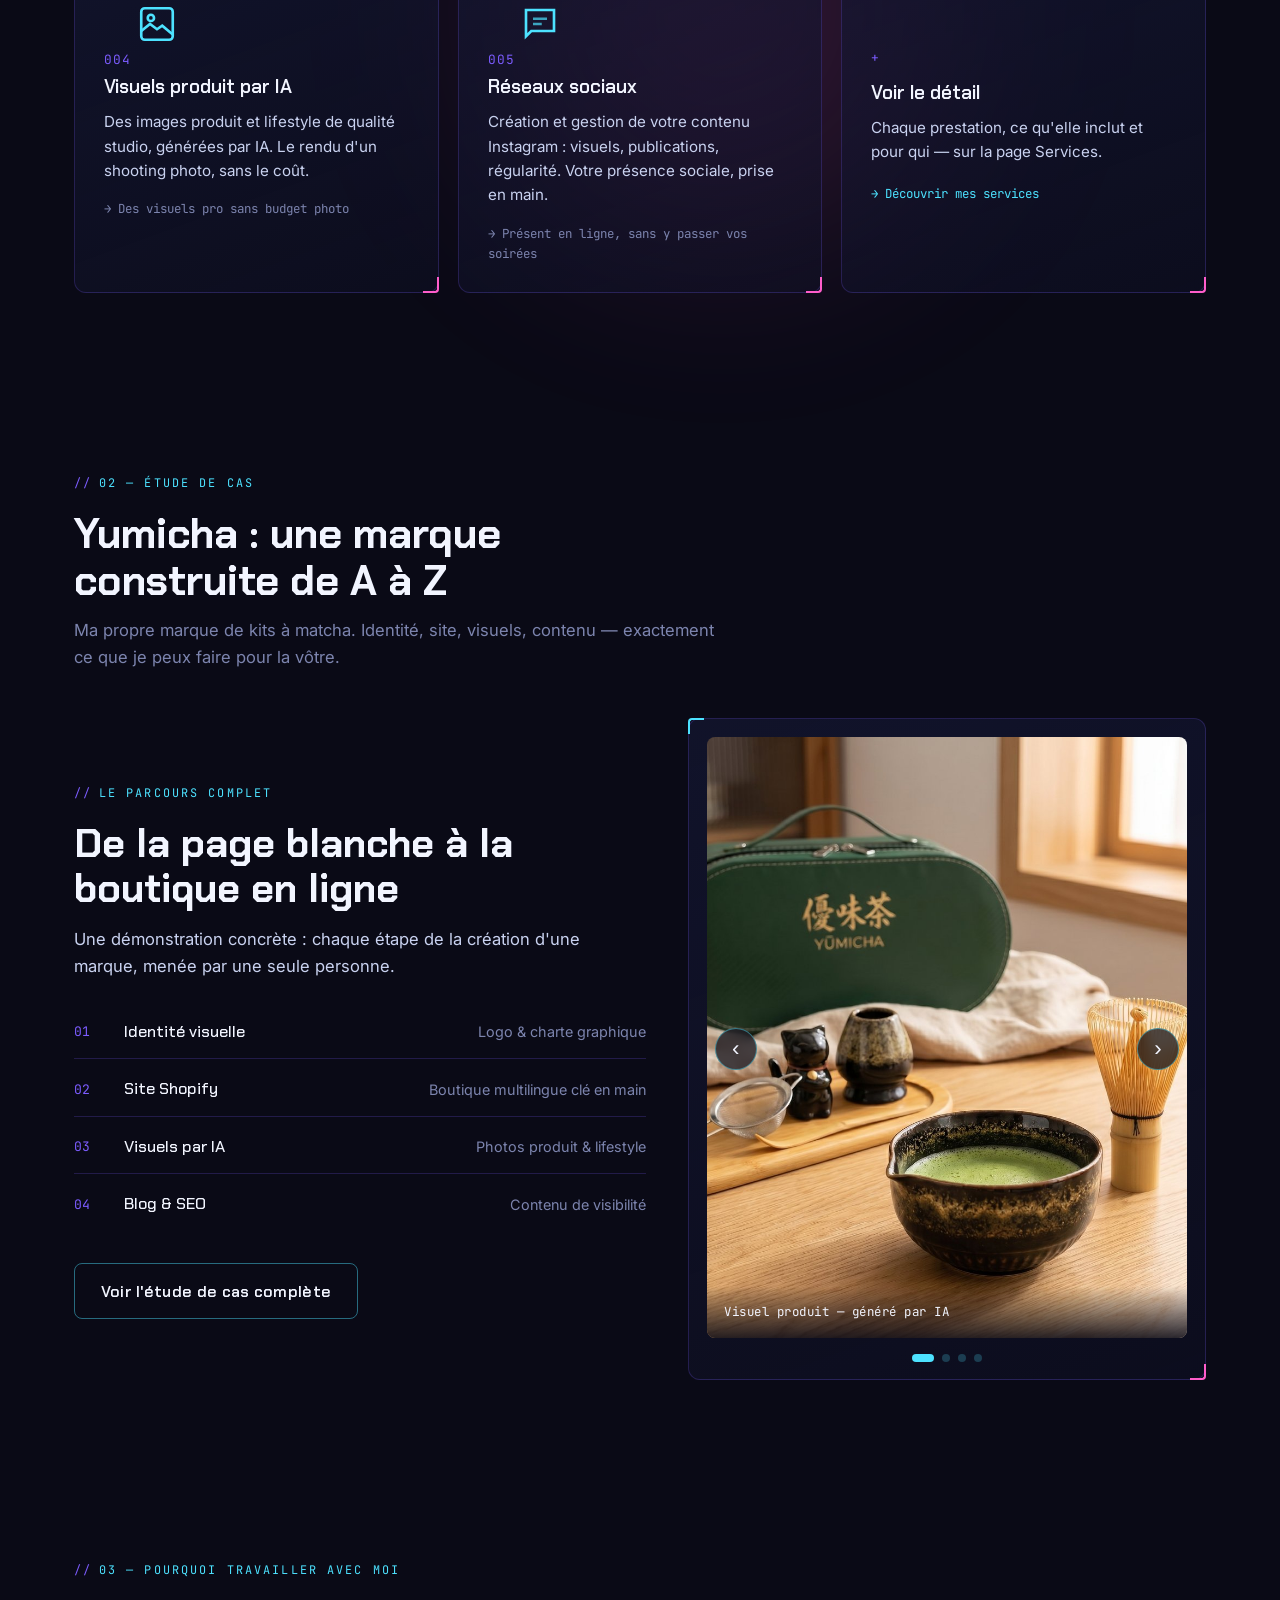
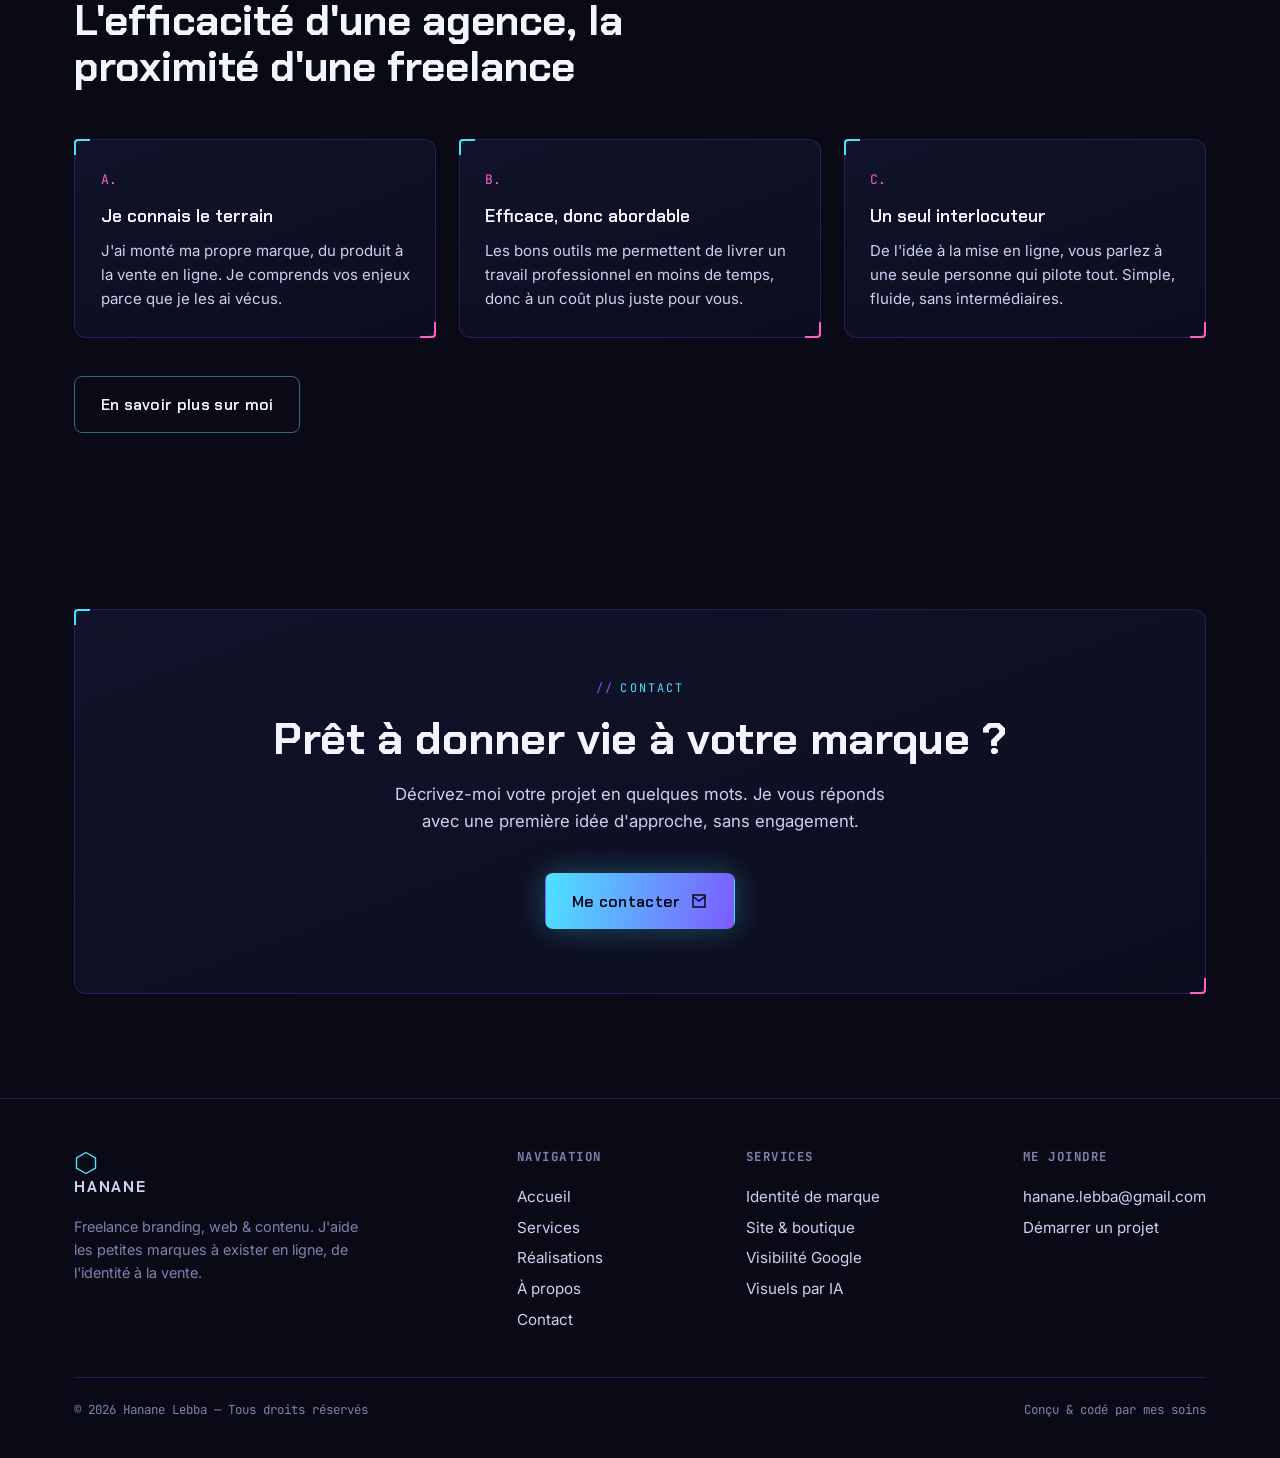
==== commit afcadbbf: "Add files via upload" ====
--- a/index.html
+++ b/index.html
@@ -3,211 +3,12 @@
 <head>
 <meta charset="UTF-8">
 <meta name="viewport" content="width=device-width, initial-scale=1.0">
-<title>Hanane — Branding & présence en ligne pour les marques</title>
-<meta name="description" content="Freelance No-Code & IA. Je construis l'image de marque, le site et le contenu des petites marques qui ont un produit à vendre. De l'idée à la mise en ligne.">
-
-<!-- ============================================================
-     PORTFOLIO HANANE LEBBA — page d'accueil
-     Pour héberger : déposer index.html ET yumicha-kit-lotus.jpg
-     ensemble dans le repo GitHub (mêmes dossier).
-     ============================================================ -->
-
+<title>Hanane Lebba — Branding & présence en ligne pour les marques</title>
+<meta name="description" content="Freelance branding, web & contenu. Je construis l'image de marque, le site et le contenu des petites marques qui ont un produit à vendre. De l'idée à la mise en ligne.">
 <link rel="preconnect" href="https://fonts.googleapis.com">
 <link rel="preconnect" href="https://fonts.gstatic.com" crossorigin>
 <link href="https://fonts.googleapis.com/css2?family=Chakra+Petch:wght@400;500;600;700&family=Inter:wght@400;500;600&family=JetBrains+Mono:wght@400;500&display=swap" rel="stylesheet">
-
-<style>
-  :root{
-    --void:#0A0A16;
-    --deep:#11132A;
-    --panel:#141733;
-    --cyan:#4DE2FF;
-    --magenta:#FF5DCB;
-    --violet:#7C5CFF;
-    --mist:#C9D2F0;
-    --muted:#7C84AE;
-    --white:#F2F5FF;
-    --line:rgba(124,92,255,.22);
-    --line-bright:rgba(77,226,255,.45);
-    --disp:'Chakra Petch',sans-serif;
-    --body:'Inter',sans-serif;
-    --mono:'JetBrains Mono',monospace;
-    --maxw:1180px;
-  }
-
-  *{box-sizing:border-box;margin:0;padding:0}
-  html{scroll-behavior:smooth}
-  body{
-    background:var(--void);
-    color:var(--mist);
-    font-family:var(--body);
-    line-height:1.6;
-    overflow-x:hidden;
-    -webkit-font-smoothing:antialiased;
-  }
-  a{color:inherit;text-decoration:none}
-  img{max-width:100%;display:block}
-
-  /* ambient background : grille + lueur */
-  .bg{position:fixed;inset:0;z-index:-2;pointer-events:none}
-  .bg::before{
-    content:"";position:absolute;inset:0;
-    background-image:
-      linear-gradient(var(--line) 1px,transparent 1px),
-      linear-gradient(90deg,var(--line) 1px,transparent 1px);
-    background-size:64px 64px;
-    mask-image:radial-gradient(ellipse 80% 60% at 50% 0%,#000 30%,transparent 80%);
-    opacity:.5;
-  }
-  .glow{position:fixed;z-index:-1;border-radius:50%;filter:blur(120px);opacity:.32;pointer-events:none}
-  .glow.g1{width:560px;height:560px;background:var(--violet);top:-200px;left:-120px;animation:drift 22s ease-in-out infinite alternate}
-  .glow.g2{width:480px;height:480px;background:var(--cyan);top:120px;right:-140px;animation:drift 18s ease-in-out infinite alternate-reverse}
-  .glow.g3{width:420px;height:420px;background:var(--magenta);top:1400px;left:40%;opacity:.18;animation:drift 26s ease-in-out infinite alternate}
-  @keyframes drift{from{transform:translate(0,0)}to{transform:translate(60px,40px)}}
-
-  .wrap{max-width:var(--maxw);margin:0 auto;padding:0 24px}
-
-  /* étiquette système */
-  .eyebrow{
-    font-family:var(--mono);font-size:.74rem;letter-spacing:.18em;
-    text-transform:uppercase;color:var(--cyan);
-    display:inline-flex;align-items:center;gap:.55em;
-  }
-  .eyebrow::before{content:"//";color:var(--violet)}
-
-  /* ---------- NAV ---------- */
-  header{position:sticky;top:0;z-index:50;backdrop-filter:blur(14px);
-    background:linear-gradient(180deg,rgba(10,10,22,.92),rgba(10,10,22,.55));
-    border-bottom:1px solid var(--line)}
-  .nav{display:flex;align-items:center;justify-content:space-between;height:72px}
-  .brand{display:flex;align-items:center;gap:.6rem;font-family:var(--disp);
-    font-weight:700;font-size:1.18rem;letter-spacing:.12em;color:var(--white)}
-  .brand .mark{width:24px;height:24px;display:grid;place-items:center}
-  .brand .mark svg{width:24px;height:24px}
-  .nav-links{display:flex;gap:2rem;font-size:.92rem;font-weight:500}
-  .nav-links a{color:var(--muted);transition:color .2s;position:relative}
-  .nav-links a:hover,.nav-links a:focus-visible{color:var(--white)}
-  .nav-links a::after{content:"";position:absolute;left:0;bottom:-6px;width:0;height:1px;
-    background:var(--cyan);transition:width .25s}
-  .nav-links a:hover::after,.nav-links a:focus-visible::after{width:100%}
-  .nav-cta{font-family:var(--mono);font-size:.82rem;padding:.55rem 1.1rem;
-    border:1px solid var(--line-bright);border-radius:6px;color:var(--white);
-    transition:all .2s;white-space:nowrap}
-  .nav-cta:hover,.nav-cta:focus-visible{background:rgba(77,226,255,.1);box-shadow:0 0 24px rgba(77,226,255,.25)}
-  .burger{display:none;background:none;border:0;color:var(--white);cursor:pointer;padding:8px}
-
-  /* ---------- statut ---------- */
-  .status{display:flex;align-items:center;gap:.6rem;font-family:var(--mono);
-    font-size:.78rem;color:var(--mist);letter-spacing:.06em;margin-bottom:1.8rem}
-  .status .dot{width:8px;height:8px;border-radius:50%;background:var(--cyan);
-    box-shadow:0 0 0 0 rgba(77,226,255,.6);animation:pulse 2.4s infinite}
-  @keyframes pulse{0%{box-shadow:0 0 0 0 rgba(77,226,255,.55)}70%{box-shadow:0 0 0 10px rgba(77,226,255,0)}100%{box-shadow:0 0 0 0 rgba(77,226,255,0)}}
-
-  /* ---------- HERO ---------- */
-  .hero{padding:5.5rem 0 6rem;position:relative}
-  .hero h1{font-family:var(--disp);font-weight:700;color:var(--white);
-    font-size:clamp(2.2rem,5.4vw,4rem);line-height:1.08;letter-spacing:-.01em;margin:1.2rem 0}
-  .hero h1 .hl{background:linear-gradient(100deg,var(--cyan),var(--magenta));
-    -webkit-background-clip:text;background-clip:text;color:transparent}
-  .hero p.lead{font-size:1.18rem;max-width:560px;color:var(--mist)}
-  .hero .sub{font-size:.98rem;color:var(--muted);max-width:560px;margin-top:.8rem}
-  .cta-row{display:flex;gap:1rem;margin-top:2.4rem;flex-wrap:wrap}
-  .btn{font-family:var(--disp);font-weight:600;font-size:.98rem;letter-spacing:.02em;
-    padding:.92rem 1.6rem;border-radius:8px;cursor:pointer;transition:all .22s;
-    display:inline-flex;align-items:center;gap:.6rem;border:1px solid transparent}
-  .btn-primary{background:linear-gradient(100deg,var(--cyan),var(--violet));color:#08081a;
-    box-shadow:0 0 30px rgba(77,226,255,.3)}
-  .btn-primary:hover,.btn-primary:focus-visible{transform:translateY(-2px);box-shadow:0 8px 40px rgba(124,92,255,.5)}
-  .btn-ghost{border-color:var(--line-bright);color:var(--white)}
-  .btn-ghost:hover,.btn-ghost:focus-visible{background:rgba(124,92,255,.12);border-color:var(--violet)}
-
-  .hero-meta{display:flex;gap:2.4rem;margin-top:3.4rem;flex-wrap:wrap}
-  .hero-meta .item{font-family:var(--mono);font-size:.8rem;color:var(--muted)}
-  .hero-meta .item b{display:block;font-family:var(--disp);font-size:1.5rem;color:var(--white);font-weight:600;margin-bottom:.1rem}
-
-  /* ---------- panneau signature (crochets d'angle) ---------- */
-  .panel{position:relative;border:1px solid var(--line);border-radius:12px;
-    background:linear-gradient(160deg,rgba(20,23,51,.7),rgba(17,19,42,.4))}
-  .panel::before,.panel::after{content:"";position:absolute;width:14px;height:14px;pointer-events:none}
-  .panel::before{top:-1px;left:-1px;border-top:2px solid var(--cyan);border-left:2px solid var(--cyan);border-radius:4px 0 0 0}
-  .panel::after{bottom:-1px;right:-1px;border-bottom:2px solid var(--magenta);border-right:2px solid var(--magenta);border-radius:0 0 4px 0}
-
-  /* ---------- sections ---------- */
-  section{padding:5.5rem 0}
-  .sec-head{margin-bottom:3rem;max-width:640px}
-  .sec-head h2{font-family:var(--disp);font-weight:700;color:var(--white);
-    font-size:clamp(1.7rem,3.6vw,2.6rem);line-height:1.12;margin:1rem 0 .8rem}
-  .sec-head p{color:var(--muted);font-size:1.04rem}
-
-  /* services */
-  .grid{display:grid;grid-template-columns:repeat(auto-fit,minmax(280px,1fr));gap:1.2rem}
-  .card{padding:1.8rem;transition:transform .25s,border-color .25s}
-  .card:hover{transform:translateY(-4px)}
-  .card .idx{font-family:var(--mono);font-size:.8rem;color:var(--violet);letter-spacing:.1em}
-  .card .ico{width:42px;height:42px;margin:1rem 0 1.2rem;color:var(--cyan)}
-  .card h3{font-family:var(--disp);font-weight:600;color:var(--white);font-size:1.18rem;margin-bottom:.5rem}
-  .card p{font-size:.95rem;color:var(--mist)}
-  .card .bnf{margin-top:1rem;font-family:var(--mono);font-size:.78rem;color:var(--muted)}
-
-  /* étude de cas */
-  .case{display:grid;grid-template-columns:1.05fr .95fr;gap:2.6rem;align-items:center}
-  .case .copy h2{font-family:var(--disp);font-weight:700;color:var(--white);
-    font-size:clamp(1.7rem,3.4vw,2.5rem);line-height:1.12;margin:1rem 0}
-  .case .copy p{color:var(--mist);font-size:1.04rem;margin-bottom:1.4rem}
-  .pipeline{list-style:none;display:flex;flex-direction:column;gap:.2rem;margin:1.6rem 0 2rem}
-  .pipeline li{display:flex;align-items:center;gap:1rem;padding:.85rem 0;border-bottom:1px solid var(--line)}
-  .pipeline li:last-child{border-bottom:0}
-  .pipeline .step{font-family:var(--mono);font-size:.82rem;color:var(--violet);min-width:34px}
-  .pipeline .name{font-family:var(--disp);color:var(--white);font-weight:500;font-size:1.02rem}
-  .pipeline .desc{color:var(--muted);font-size:.9rem;margin-left:auto;text-align:right}
-
-  .case-visual{padding:1.1rem;min-height:420px}
-  .case-visual img{width:100%;height:100%;object-fit:cover;border-radius:8px;display:block;min-height:398px}
-  .img-slot{height:100%;min-height:398px;border:1px dashed var(--line-bright);border-radius:8px;
-    display:grid;place-items:center;text-align:center;gap:.4rem;
-    background:repeating-linear-gradient(135deg,rgba(124,92,255,.04) 0 12px,transparent 12px 24px);position:relative}
-  .img-slot .lbl{font-family:var(--mono);font-size:.82rem;color:var(--cyan);letter-spacing:.08em}
-  .img-slot .hint{font-size:.82rem;color:var(--muted);max-width:240px}
-
-  /* pourquoi moi */
-  .why{display:grid;grid-template-columns:repeat(auto-fit,minmax(260px,1fr));gap:1.4rem}
-  .why .pt{padding:1.6rem}
-  .why .pt .n{font-family:var(--mono);color:var(--magenta);font-size:.82rem}
-  .why .pt h3{font-family:var(--disp);color:var(--white);font-weight:600;font-size:1.12rem;margin:.7rem 0 .5rem}
-  .why .pt p{font-size:.94rem;color:var(--mist)}
-
-  /* bande CTA finale */
-  .cta-band{text-align:center;padding:4rem 2rem}
-  .cta-band h2{font-family:var(--disp);font-weight:700;color:var(--white);
-    font-size:clamp(1.8rem,4vw,2.8rem);line-height:1.1;margin-bottom:1rem}
-  .cta-band p{color:var(--mist);max-width:520px;margin:0 auto 2rem;font-size:1.05rem}
-
-  /* footer */
-  footer{border-top:1px solid var(--line);padding:3rem 0 2.4rem;margin-top:1rem}
-  .foot{display:flex;justify-content:space-between;gap:2rem;flex-wrap:wrap;align-items:flex-start}
-  .foot .col h4{font-family:var(--mono);font-size:.78rem;color:var(--muted);
-    text-transform:uppercase;letter-spacing:.12em;margin-bottom:.9rem}
-  .foot .col a{display:block;color:var(--mist);font-size:.95rem;padding:.2rem 0;transition:color .2s}
-  .foot .col a:hover,.foot .col a:focus-visible{color:var(--cyan)}
-  .foot-brand{max-width:300px}
-  .foot-brand p{color:var(--muted);font-size:.9rem;margin-top:.8rem}
-  .copyr{margin-top:2.6rem;font-family:var(--mono);font-size:.78rem;color:var(--muted);
-    border-top:1px solid var(--line);padding-top:1.4rem;display:flex;justify-content:space-between;gap:1rem;flex-wrap:wrap}
-
-  :focus-visible{outline:2px solid var(--cyan);outline-offset:3px;border-radius:4px}
-
-  /* responsive */
-  @media(max-width:860px){
-    .nav-links,.nav-cta{display:none}
-    .burger{display:block}
-    .case{grid-template-columns:1fr;gap:2rem}
-    .pipeline .desc{display:none}
-    .foot{flex-direction:column}
-  }
-  @media(prefers-reduced-motion:reduce){
-    *{animation:none!important;transition:none!important;scroll-behavior:auto!important}
-  }
-</style>
+<link rel="stylesheet" href="style.css">
 </head>
 <body>
 
@@ -217,9 +18,9 @@
 <div class="glow g3"></div>
 
 <!-- ====================== NAV ====================== -->
-<header>
+<header class="site">
   <div class="wrap nav">
-    <a href="#top" class="brand" aria-label="Hanane — accueil">
+    <a href="index.html" class="brand" aria-label="Hanane Lebba — accueil">
       <span class="mark" aria-hidden="true">
         <svg viewBox="0 0 24 24" fill="none">
           <path d="M12 1.5 21.5 7v10L12 22.5 2.5 17V7L12 1.5Z" stroke="url(#g)" stroke-width="1.4"/>
@@ -231,19 +32,18 @@
       HANANE
     </a>
     <nav class="nav-links" aria-label="Navigation principale">
-      <a href="#services">Services</a>
-      <a href="#yumicha">Réalisations</a>
-      <a href="#why">À propos</a>
-      <a href="#contact">Contact</a>
+      <a href="index.html" aria-current="page">Accueil</a>
+      <a href="services.html">Services</a>
+      <a href="realisations.html">Réalisations</a>
+      <a href="apropos.html">À propos</a>
+      <a href="contact.html">Contact</a>
     </nav>
-    <a href="#contact" class="nav-cta">Démarrer un projet</a>
-    <button class="burger" aria-label="Ouvrir le menu" onclick="document.querySelector('.nav-links').scrollIntoView?document.getElementById('services').scrollIntoView({behavior:'smooth'}):0">
+    <a href="contact.html" class="nav-cta">Démarrer un projet</a>
+    <button class="burger" aria-label="Ouvrir le menu" aria-expanded="false">
       <svg width="24" height="24" viewBox="0 0 24 24" fill="none" stroke="currentColor" stroke-width="2"><line x1="3" y1="7" x2="21" y2="7"/><line x1="3" y1="12" x2="21" y2="12"/><line x1="3" y1="17" x2="21" y2="17"/></svg>
     </button>
   </div>
 </header>
-
-<a id="top"></a>
 
 <!-- ====================== HERO ====================== -->
 <section class="hero">
@@ -257,20 +57,19 @@
     <p class="lead">Identité visuelle, site de vente, contenu et visuels par IA : je construis tout votre univers digital, de l'idée à la mise en ligne.</p>
     <p class="sub">Un seul interlocuteur, des outils modernes, du travail d'agence sans le budget d'agence.</p>
     <div class="cta-row">
-      <a href="#contact" class="btn btn-primary">Discutons de votre projet
+      <a href="contact.html" class="btn btn-primary">Discutons de votre projet
         <svg width="18" height="18" viewBox="0 0 24 24" fill="none" stroke="currentColor" stroke-width="2"><path d="M5 12h14M13 6l6 6-6 6"/></svg></a>
-      <a href="#yumicha" class="btn btn-ghost">Voir une marque que j'ai construite</a>
-    </div>
-
+      <a href="realisations.html" class="btn btn-ghost">Voir une marque que j'ai construite</a>
+    </div>
     <div class="hero-meta">
-      <div class="item"><b>A → Z</b>De l'identité à la mise en ligne</div>
+      <div class="item"><b>A &rarr; Z</b>De l'identité à la mise en ligne</div>
       <div class="item"><b>Rapide</b>Le rendu pro, sans les délais d'agence</div>
       <div class="item"><b>1 marque</b>Construite entièrement par mes soins</div>
     </div>
   </div>
 </section>
 
-<!-- ====================== SERVICES ====================== -->
+<!-- ====================== SERVICES (aperçu) ====================== -->
 <section id="services">
   <div class="wrap">
     <div class="sec-head">
@@ -278,59 +77,53 @@
       <h2>Ce que je peux faire pour votre marque</h2>
       <p>Cinq prestations pensées pour les petites marques : déléguez votre digital et concentrez-vous sur votre métier.</p>
     </div>
-
     <div class="grid">
       <article class="panel card">
         <span class="idx">001</span>
         <svg class="ico" viewBox="0 0 24 24" fill="none" stroke="currentColor" stroke-width="1.5"><circle cx="12" cy="12" r="9"/><path d="M12 3v18M3 12h18" opacity=".5"/><circle cx="12" cy="12" r="3.5"/></svg>
         <h3>Identité de marque</h3>
         <p>Logo et charte graphique cohérents : couleurs, typographies, ton. Une image professionnelle, reconnaissable partout.</p>
-        <div class="bnf">→ Une marque qui inspire confiance</div>
-      </article>
-
+        <div class="bnf">&rarr; Une marque qui inspire confiance</div>
+      </article>
       <article class="panel card">
         <span class="idx">002</span>
         <svg class="ico" viewBox="0 0 24 24" fill="none" stroke="currentColor" stroke-width="1.5"><rect x="3" y="4" width="18" height="14" rx="2"/><path d="M3 8h18M7 12h6"/><path d="M9 21h6" opacity=".5"/></svg>
         <h3>Site &amp; boutique en ligne</h3>
         <p>Un site vitrine ou une boutique clé en main, prêt à vendre, rapide et soigné sur mobile comme sur ordinateur.</p>
-        <div class="bnf">→ Une vitrine qui travaille pour vous</div>
-      </article>
-
+        <div class="bnf">&rarr; Une vitrine qui travaille pour vous</div>
+      </article>
       <article class="panel card">
         <span class="idx">003</span>
         <svg class="ico" viewBox="0 0 24 24" fill="none" stroke="currentColor" stroke-width="1.5"><circle cx="11" cy="11" r="7"/><path d="m21 21-4.3-4.3"/><path d="M11 8v6M8 11h6" opacity=".5"/></svg>
         <h3>Visibilité Google</h3>
         <p>Articles et contenu optimisés SEO pour que vos clients vous trouvent quand ils cherchent ce que vous vendez.</p>
-        <div class="bnf">→ Être trouvé, pas cherché</div>
-      </article>
-
+        <div class="bnf">&rarr; Être trouvé, pas cherché</div>
+      </article>
       <article class="panel card">
         <span class="idx">004</span>
         <svg class="ico" viewBox="0 0 24 24" fill="none" stroke="currentColor" stroke-width="1.5"><rect x="3" y="3" width="18" height="18" rx="2"/><circle cx="8.5" cy="8.5" r="1.8"/><path d="m3 16 5-4 4 3 3-2 6 5"/></svg>
         <h3>Visuels produit par IA</h3>
         <p>Des images produit et lifestyle de qualité studio, générées par IA. Le rendu d'un shooting photo, sans le coût.</p>
-        <div class="bnf">→ Des visuels pro sans budget photo</div>
-      </article>
-
+        <div class="bnf">&rarr; Des visuels pro sans budget photo</div>
+      </article>
       <article class="panel card">
         <span class="idx">005</span>
         <svg class="ico" viewBox="0 0 24 24" fill="none" stroke="currentColor" stroke-width="1.5"><path d="M4 4h16v12H7l-3 3V4Z"/><path d="M8 9h8M8 12h5" opacity=".7"/></svg>
         <h3>Réseaux sociaux</h3>
         <p>Création et gestion de votre contenu Instagram : visuels, publications, régularité. Votre présence sociale, prise en main.</p>
-        <div class="bnf">→ Présent en ligne, sans y passer vos soirées</div>
-      </article>
-
+        <div class="bnf">&rarr; Présent en ligne, sans y passer vos soirées</div>
+      </article>
       <article class="panel card" style="display:grid;align-content:center">
         <span class="idx">+</span>
-        <h3 style="margin-top:.6rem">Un besoin sur-mesure ?</h3>
-        <p>Parlons-en. La plupart des projets mélangent plusieurs de ces briques.</p>
-        <div class="bnf" style="margin-top:1.2rem"><a href="#contact" style="color:var(--cyan)">→ Me décrire votre projet</a></div>
-      </article>
-    </div>
-  </div>
-</section>
-
-<!-- ====================== ÉTUDE DE CAS YUMICHA ====================== -->
+        <h3 style="margin-top:.6rem">Voir le détail</h3>
+        <p>Chaque prestation, ce qu'elle inclut et pour qui — sur la page Services.</p>
+        <div class="bnf" style="margin-top:1.2rem"><a href="services.html" style="color:var(--cyan)">&rarr; Découvrir mes services</a></div>
+      </article>
+    </div>
+  </div>
+</section>
+
+<!-- ====================== ÉTUDE DE CAS YUMICHA (avec carrousel) ====================== -->
 <section id="yumicha">
   <div class="wrap">
     <div class="sec-head">
@@ -350,11 +143,38 @@
           <li><span class="step">03</span><span class="name">Visuels par IA</span><span class="desc">Photos produit &amp; lifestyle</span></li>
           <li><span class="step">04</span><span class="name">Blog &amp; SEO</span><span class="desc">Contenu de visibilité</span></li>
         </ol>
-        <a href="#contact" class="btn btn-ghost">Je veux ça pour ma marque</a>
-      </div>
-
-      <div class="panel case-visual">
-        <img src="yumicha-kit-lotus.jpg" alt="Kit à matcha Yumicha Lotus Noir : étui vert, bol tenmoku ambré, fouet et accessoires de cérémonie" loading="lazy">
+        <div class="cta-row" style="margin-top:0">
+          <a href="realisations.html" class="btn btn-ghost">Voir l'étude de cas complète</a>
+        </div>
+      </div>
+
+      <!-- CARROUSEL : 1re diapo = vraie image. Remplace les emplacements
+           suivants en mettant <div class="slide"><img src="..." alt="...">
+           <span class="slide-cap">Légende</span></div> -->
+      <div class="panel carousel" data-carousel tabindex="0" aria-label="Aperçu du projet Yumicha" role="group">
+        <div class="carousel-window">
+          <div class="carousel-track" data-track>
+            <div class="slide">
+              <img src="yumicha-produit.jpg" alt="Kit à matcha Yumicha : étui vert YŪMICHA, bol tenmoku et matcha fouetté sur table en bois">
+              <span class="slide-cap">Visuel produit — généré par IA</span>
+            </div>
+            <div class="slide">
+              <img src="yumicha-identite.jpg" alt="Identité visuelle Yumicha : logo doré sur fond cuir noir">
+              <span class="slide-cap">Identité &amp; logo</span>
+            </div>
+            <div class="slide">
+              <img src="yumicha-site.jpg" alt="Page d'accueil du site Yumicha — Kit Matcha Premium" style="object-position:top">
+              <span class="slide-cap">Site — yumichakit.com</span>
+            </div>
+            <div class="slide">
+              <img src="yumicha-blog.jpg" alt="Section blog et recettes du site Yumicha — article tiramisu au matcha" style="object-position:top">
+              <span class="slide-cap">Blog &amp; recettes</span>
+            </div>
+          </div>
+        </div>
+        <button class="carousel-btn prev" data-prev aria-label="Diapositive précédente">&lsaquo;</button>
+        <button class="carousel-btn next" data-next aria-label="Diapositive suivante">&rsaquo;</button>
+        <div class="carousel-dots" data-dots></div>
       </div>
     </div>
   </div>
@@ -384,18 +204,19 @@
         <p>De l'idée à la mise en ligne, vous parlez à une seule personne qui pilote tout. Simple, fluide, sans intermédiaires.</p>
       </div>
     </div>
+    <div class="cta-row"><a href="apropos.html" class="btn btn-ghost">En savoir plus sur moi</a></div>
   </div>
 </section>
 
 <!-- ====================== CTA FINAL ====================== -->
-<section id="contact">
+<section>
   <div class="wrap">
     <div class="panel cta-band">
       <span class="eyebrow">Contact</span>
       <h2 style="margin-top:1rem">Prêt à donner vie à votre marque ?</h2>
       <p>Décrivez-moi votre projet en quelques mots. Je vous réponds avec une première idée d'approche, sans engagement.</p>
       <div class="cta-row" style="justify-content:center">
-        <a href="mailto:hanane.lebba@gmail.com" class="btn btn-primary">Me contacter
+        <a href="contact.html" class="btn btn-primary">Me contacter
           <svg width="18" height="18" viewBox="0 0 24 24" fill="none" stroke="currentColor" stroke-width="2"><path d="M4 4h16v16H4zM4 6l8 6 8-6"/></svg></a>
       </div>
     </div>
@@ -403,11 +224,11 @@
 </section>
 
 <!-- ====================== FOOTER ====================== -->
-<footer>
+<footer class="site">
   <div class="wrap">
     <div class="foot">
       <div class="col foot-brand">
-        <a href="#top" class="brand"><span class="mark" aria-hidden="true">
+        <a href="index.html" class="brand"><span class="mark" aria-hidden="true">
           <svg viewBox="0 0 24 24" fill="none"><path d="M12 1.5 21.5 7v10L12 22.5 2.5 17V7L12 1.5Z" stroke="url(#g2)" stroke-width="1.4"/>
           <defs><linearGradient id="g2" x1="2" y1="2" x2="22" y2="22"><stop stop-color="#4DE2FF"/><stop offset="1" stop-color="#FF5DCB"/></linearGradient></defs></svg>
         </span>HANANE</a>
@@ -415,22 +236,23 @@
       </div>
       <div class="col">
         <h4>Navigation</h4>
-        <a href="#services">Services</a>
-        <a href="#yumicha">Réalisations</a>
-        <a href="#why">À propos</a>
-        <a href="#contact">Contact</a>
+        <a href="index.html">Accueil</a>
+        <a href="services.html">Services</a>
+        <a href="realisations.html">Réalisations</a>
+        <a href="apropos.html">À propos</a>
+        <a href="contact.html">Contact</a>
       </div>
       <div class="col">
         <h4>Services</h4>
-        <a href="#services">Identité de marque</a>
-        <a href="#services">Site &amp; boutique</a>
-        <a href="#services">Visibilité Google</a>
-        <a href="#services">Visuels par IA</a>
+        <a href="services.html">Identité de marque</a>
+        <a href="services.html">Site &amp; boutique</a>
+        <a href="services.html">Visibilité Google</a>
+        <a href="services.html">Visuels par IA</a>
       </div>
       <div class="col">
         <h4>Me joindre</h4>
         <a href="mailto:hanane.lebba@gmail.com">hanane.lebba@gmail.com</a>
-        <a href="#contact">Démarrer un projet</a>
+        <a href="contact.html">Démarrer un projet</a>
       </div>
     </div>
     <div class="copyr">
@@ -440,5 +262,6 @@
   </div>
 </footer>
 
+<script src="app.js"></script>
 </body>
 </html>
--- a/style.css
+++ b/style.css
@@ -0,0 +1,300 @@
+/* =============================================================
+   PORTFOLIO HANANE LEBBA — feuille de style partagée
+   Une seule modif ici se répercute sur toutes les pages.
+   ============================================================= */
+
+:root{
+  --void:#0A0A16;
+  --deep:#11132A;
+  --panel:#141733;
+  --cyan:#4DE2FF;
+  --magenta:#FF5DCB;
+  --violet:#7C5CFF;
+  --mist:#C9D2F0;
+  --muted:#7C84AE;
+  --white:#F2F5FF;
+  --line:rgba(124,92,255,.22);
+  --line-bright:rgba(77,226,255,.45);
+  --disp:'Chakra Petch',sans-serif;
+  --body:'Inter',sans-serif;
+  --mono:'JetBrains Mono',monospace;
+  --maxw:1180px;
+}
+
+*{box-sizing:border-box;margin:0;padding:0}
+html{scroll-behavior:smooth}
+body{
+  background:var(--void);
+  color:var(--mist);
+  font-family:var(--body);
+  line-height:1.6;
+  overflow-x:hidden;
+  -webkit-font-smoothing:antialiased;
+}
+a{color:inherit;text-decoration:none}
+img{max-width:100%;display:block}
+
+/* ambient background : grille + lueur */
+.bg{position:fixed;inset:0;z-index:-2;pointer-events:none}
+.bg::before{
+  content:"";position:absolute;inset:0;
+  background-image:
+    linear-gradient(var(--line) 1px,transparent 1px),
+    linear-gradient(90deg,var(--line) 1px,transparent 1px);
+  background-size:64px 64px;
+  mask-image:radial-gradient(ellipse 80% 60% at 50% 0%,#000 30%,transparent 80%);
+  opacity:.5;
+}
+.glow{position:fixed;z-index:-1;border-radius:50%;filter:blur(120px);opacity:.32;pointer-events:none}
+.glow.g1{width:560px;height:560px;background:var(--violet);top:-200px;left:-120px;animation:drift 22s ease-in-out infinite alternate}
+.glow.g2{width:480px;height:480px;background:var(--cyan);top:120px;right:-140px;animation:drift 18s ease-in-out infinite alternate-reverse}
+.glow.g3{width:420px;height:420px;background:var(--magenta);top:1400px;left:40%;opacity:.18;animation:drift 26s ease-in-out infinite alternate}
+@keyframes drift{from{transform:translate(0,0)}to{transform:translate(60px,40px)}}
+
+.wrap{max-width:var(--maxw);margin:0 auto;padding:0 24px}
+
+/* étiquette système */
+.eyebrow{
+  font-family:var(--mono);font-size:.74rem;letter-spacing:.18em;
+  text-transform:uppercase;color:var(--cyan);
+  display:inline-flex;align-items:center;gap:.55em;
+}
+.eyebrow::before{content:"//";color:var(--violet)}
+
+/* ---------- NAV ---------- */
+header.site{position:sticky;top:0;z-index:50;backdrop-filter:blur(14px);
+  background:linear-gradient(180deg,rgba(10,10,22,.92),rgba(10,10,22,.55));
+  border-bottom:1px solid var(--line)}
+.nav{display:flex;align-items:center;justify-content:space-between;height:72px}
+.brand{display:flex;align-items:center;gap:.6rem;font-family:var(--disp);
+  font-weight:700;font-size:1.18rem;letter-spacing:.12em;color:var(--white)}
+.brand .mark{width:24px;height:24px;display:grid;place-items:center}
+.brand .mark svg{width:24px;height:24px}
+.nav-links{display:flex;gap:2rem;font-size:.92rem;font-weight:500;align-items:center}
+.nav-links a{color:var(--muted);transition:color .2s;position:relative}
+.nav-links a:hover,.nav-links a:focus-visible{color:var(--white)}
+.nav-links a[aria-current="page"]{color:var(--white)}
+.nav-links a::after{content:"";position:absolute;left:0;bottom:-6px;width:0;height:1px;
+  background:var(--cyan);transition:width .25s}
+.nav-links a:hover::after,.nav-links a:focus-visible::after,
+.nav-links a[aria-current="page"]::after{width:100%}
+.nav-cta{font-family:var(--mono);font-size:.82rem;padding:.55rem 1.1rem;
+  border:1px solid var(--line-bright);border-radius:6px;color:var(--white);
+  transition:all .2s;white-space:nowrap}
+.nav-cta:hover,.nav-cta:focus-visible{background:rgba(77,226,255,.1);box-shadow:0 0 24px rgba(77,226,255,.25)}
+.burger{display:none;background:none;border:0;color:var(--white);cursor:pointer;padding:8px}
+
+/* ---------- boutons ---------- */
+.btn{font-family:var(--disp);font-weight:600;font-size:.98rem;letter-spacing:.02em;
+  padding:.92rem 1.6rem;border-radius:8px;cursor:pointer;transition:all .22s;
+  display:inline-flex;align-items:center;gap:.6rem;border:1px solid transparent}
+.btn-primary{background:linear-gradient(100deg,var(--cyan),var(--violet));color:#08081a;
+  box-shadow:0 0 30px rgba(77,226,255,.3)}
+.btn-primary:hover,.btn-primary:focus-visible{transform:translateY(-2px);box-shadow:0 8px 40px rgba(124,92,255,.5)}
+.btn-ghost{border-color:var(--line-bright);color:var(--white)}
+.btn-ghost:hover,.btn-ghost:focus-visible{background:rgba(124,92,255,.12);border-color:var(--violet)}
+.cta-row{display:flex;gap:1rem;margin-top:2.4rem;flex-wrap:wrap}
+
+/* ---------- statut ---------- */
+.status{display:flex;align-items:center;gap:.6rem;font-family:var(--mono);
+  font-size:.78rem;color:var(--mist);letter-spacing:.06em;margin-bottom:1.8rem}
+.status .dot{width:8px;height:8px;border-radius:50%;background:var(--cyan);
+  box-shadow:0 0 0 0 rgba(77,226,255,.6);animation:pulse 2.4s infinite}
+@keyframes pulse{0%{box-shadow:0 0 0 0 rgba(77,226,255,.55)}70%{box-shadow:0 0 0 10px rgba(77,226,255,0)}100%{box-shadow:0 0 0 0 rgba(77,226,255,0)}}
+
+/* ---------- HERO accueil ---------- */
+.hero{padding:5.5rem 0 6rem;position:relative}
+.hero h1{font-family:var(--disp);font-weight:700;color:var(--white);
+  font-size:clamp(2.2rem,5.4vw,4rem);line-height:1.08;letter-spacing:-.01em;margin:1.2rem 0}
+.hero h1 .hl{background:linear-gradient(100deg,var(--cyan),var(--magenta));
+  -webkit-background-clip:text;background-clip:text;color:transparent}
+.hero p.lead{font-size:1.18rem;max-width:560px;color:var(--mist)}
+.hero .sub{font-size:.98rem;color:var(--muted);max-width:560px;margin-top:.8rem}
+.hero-meta{display:flex;gap:2.4rem;margin-top:3.4rem;flex-wrap:wrap}
+.hero-meta .item{font-family:var(--mono);font-size:.8rem;color:var(--muted)}
+.hero-meta .item b{display:block;font-family:var(--disp);font-size:1.5rem;color:var(--white);font-weight:600;margin-bottom:.1rem}
+
+/* ---------- HERO pages intérieures ---------- */
+.page-hero{padding:4.5rem 0 2.5rem;position:relative}
+.page-hero h1{font-family:var(--disp);font-weight:700;color:var(--white);
+  font-size:clamp(2rem,4.6vw,3.2rem);line-height:1.1;letter-spacing:-.01em;margin:1rem 0 .8rem}
+.page-hero p{color:var(--mist);font-size:1.1rem;max-width:600px}
+
+/* ---------- panneau signature (crochets d'angle) ---------- */
+.panel{position:relative;border:1px solid var(--line);border-radius:12px;
+  background:linear-gradient(160deg,rgba(20,23,51,.7),rgba(17,19,42,.4))}
+.panel::before,.panel::after{content:"";position:absolute;width:14px;height:14px;pointer-events:none}
+.panel::before{top:-1px;left:-1px;border-top:2px solid var(--cyan);border-left:2px solid var(--cyan);border-radius:4px 0 0 0}
+.panel::after{bottom:-1px;right:-1px;border-bottom:2px solid var(--magenta);border-right:2px solid var(--magenta);border-radius:0 0 4px 0}
+
+/* ---------- sections ---------- */
+section{padding:5.5rem 0}
+.sec-head{margin-bottom:3rem;max-width:640px}
+.sec-head h2{font-family:var(--disp);font-weight:700;color:var(--white);
+  font-size:clamp(1.7rem,3.6vw,2.6rem);line-height:1.12;margin:1rem 0 .8rem}
+.sec-head p{color:var(--muted);font-size:1.04rem}
+
+/* services (cartes) */
+.grid{display:grid;grid-template-columns:repeat(auto-fit,minmax(280px,1fr));gap:1.2rem}
+.card{padding:1.8rem;transition:transform .25s,border-color .25s}
+.card:hover{transform:translateY(-4px)}
+.card .idx{font-family:var(--mono);font-size:.8rem;color:var(--violet);letter-spacing:.1em}
+.card .ico{width:42px;height:42px;margin:1rem 0 1.2rem;color:var(--cyan)}
+.card h3{font-family:var(--disp);font-weight:600;color:var(--white);font-size:1.18rem;margin-bottom:.5rem}
+.card p{font-size:.95rem;color:var(--mist)}
+.card .bnf{margin-top:1rem;font-family:var(--mono);font-size:.78rem;color:var(--muted)}
+
+/* étude de cas */
+.case{display:grid;grid-template-columns:1.05fr .95fr;gap:2.6rem;align-items:center}
+.case .copy h2{font-family:var(--disp);font-weight:700;color:var(--white);
+  font-size:clamp(1.7rem,3.4vw,2.5rem);line-height:1.12;margin:1rem 0}
+.case .copy p{color:var(--mist);font-size:1.04rem;margin-bottom:1.4rem}
+.pipeline{list-style:none;display:flex;flex-direction:column;gap:.2rem;margin:1.6rem 0 2rem}
+.pipeline li{display:flex;align-items:center;gap:1rem;padding:.85rem 0;border-bottom:1px solid var(--line)}
+.pipeline li:last-child{border-bottom:0}
+.pipeline .step{font-family:var(--mono);font-size:.82rem;color:var(--violet);min-width:34px}
+.pipeline .name{font-family:var(--disp);color:var(--white);font-weight:500;font-size:1.02rem}
+.pipeline .desc{color:var(--muted);font-size:.9rem;margin-left:auto;text-align:right}
+
+/* ---------- CARROUSEL ---------- */
+.carousel{position:relative;padding:1.1rem}
+.carousel-window{overflow:hidden;border-radius:8px}
+.carousel-track{display:flex;transition:transform .5s cubic-bezier(.22,.61,.36,1)}
+.slide{min-width:100%;position:relative;aspect-ratio:4/5;background:var(--deep)}
+.slide img{width:100%;height:100%;object-fit:cover;display:block}
+.slide-ph{width:100%;height:100%;display:grid;place-items:center;text-align:center;gap:.5rem;padding:1.5rem;
+  border:1px dashed var(--line-bright);border-radius:8px;
+  background:repeating-linear-gradient(135deg,rgba(124,92,255,.05) 0 12px,transparent 12px 24px)}
+.slide-ph .lbl{font-family:var(--mono);font-size:.82rem;color:var(--cyan);letter-spacing:.06em}
+.slide-ph .hint{font-size:.82rem;color:var(--muted);max-width:240px}
+.slide-cap{position:absolute;left:0;right:0;bottom:0;padding:1rem 1.1rem;
+  font-family:var(--mono);font-size:.78rem;letter-spacing:.04em;color:var(--white);
+  background:linear-gradient(0deg,rgba(8,8,20,.85),transparent)}
+.carousel-btn{position:absolute;top:50%;transform:translateY(-50%);z-index:3;
+  width:42px;height:42px;border-radius:50%;border:1px solid var(--line-bright);
+  background:rgba(10,10,22,.7);color:var(--white);cursor:pointer;font-size:1.4rem;line-height:1;
+  display:grid;place-items:center;transition:all .2s;backdrop-filter:blur(6px)}
+.carousel-btn:hover,.carousel-btn:focus-visible{background:rgba(77,226,255,.18);border-color:var(--cyan)}
+.carousel-btn.prev{left:1.6rem}
+.carousel-btn.next{right:1.6rem}
+.carousel-dots{display:flex;gap:.5rem;justify-content:center;margin-top:1rem}
+.carousel-dots button{width:8px;height:8px;border-radius:50%;border:0;cursor:pointer;
+  background:var(--line-bright);opacity:.5;transition:all .2s;padding:0}
+.carousel-dots button[aria-current="true"]{opacity:1;background:var(--cyan);width:22px;border-radius:4px}
+
+/* ---------- service détaillé (page services) ---------- */
+.svc{display:grid;grid-template-columns:auto 1fr;gap:2rem;padding:2.2rem;margin-bottom:1.4rem}
+.svc .num{font-family:var(--disp);font-weight:700;font-size:2.4rem;
+  background:linear-gradient(140deg,var(--cyan),var(--magenta));
+  -webkit-background-clip:text;background-clip:text;color:transparent;line-height:1}
+.svc h2{font-family:var(--disp);font-weight:600;color:var(--white);font-size:1.5rem;margin-bottom:.7rem}
+.svc>.body>p{color:var(--mist);font-size:1rem;margin-bottom:1.2rem;max-width:640px}
+.svc .incl{display:flex;flex-wrap:wrap;gap:.5rem;margin-bottom:1rem}
+.svc .incl span{font-family:var(--mono);font-size:.76rem;color:var(--mist);
+  border:1px solid var(--line);border-radius:5px;padding:.35rem .7rem;background:rgba(124,92,255,.06)}
+.svc .forwho{font-size:.92rem;color:var(--muted)}
+.svc .forwho b{color:var(--cyan);font-weight:500}
+
+/* ---------- galerie réalisations ---------- */
+.gallery{display:grid;grid-template-columns:repeat(auto-fit,minmax(220px,1fr));gap:1.1rem;margin-top:1.5rem}
+.gallery .shot{aspect-ratio:4/5;border-radius:10px;overflow:hidden;position:relative}
+.gallery .shot img{width:100%;height:100%;object-fit:cover}
+.gallery .shot .tag{position:absolute;left:0;bottom:0;right:0;padding:.7rem .9rem;
+  font-family:var(--mono);font-size:.72rem;color:var(--white);
+  background:linear-gradient(0deg,rgba(8,8,20,.85),transparent)}
+.gallery .ph{display:grid;place-items:center;text-align:center;gap:.4rem;padding:1rem;
+  border:1px dashed var(--line-bright);
+  background:repeating-linear-gradient(135deg,rgba(124,92,255,.05) 0 12px,transparent 12px 24px)}
+.gallery .ph .lbl{font-family:var(--mono);font-size:.78rem;color:var(--cyan)}
+.gallery .ph .hint{font-size:.76rem;color:var(--muted)}
+
+/* étiquettes de résultats chiffrés */
+.metrics{display:flex;flex-wrap:wrap;gap:.5rem;margin:.4rem 0 1.2rem}
+.metrics span{font-family:var(--mono);font-size:.76rem;color:var(--mist);
+  border:1px solid var(--line);border-radius:5px;padding:.35rem .7rem;background:rgba(124,92,255,.06)}
+
+/* ---------- À propos ---------- */
+.about{display:grid;grid-template-columns:.9fr 1.1fr;gap:2.8rem;align-items:start}
+.about-portrait{padding:1rem}
+.about-portrait .ph,.about-portrait img{aspect-ratio:4/5;width:100%;border-radius:8px;object-fit:cover}
+.about-portrait .ph{display:grid;place-items:center;text-align:center;gap:.5rem;padding:2rem;
+  border:1px dashed var(--line-bright);
+  background:repeating-linear-gradient(135deg,rgba(124,92,255,.05) 0 12px,transparent 12px 24px)}
+.about-portrait .ph .lbl{font-family:var(--mono);font-size:.8rem;color:var(--cyan)}
+.about-portrait .ph .hint{font-size:.8rem;color:var(--muted);max-width:200px}
+.about .body h2{font-family:var(--disp);font-weight:600;color:var(--white);font-size:1.6rem;margin:0 0 1rem}
+.about .body p{color:var(--mist);margin-bottom:1.1rem}
+.about .body p.lead{font-size:1.15rem;color:var(--white)}
+.values{display:grid;grid-template-columns:repeat(auto-fit,minmax(220px,1fr));gap:1.2rem;margin-top:1rem}
+.values .v{padding:1.5rem}
+.values .v .n{font-family:var(--mono);color:var(--magenta);font-size:.8rem}
+.values .v h3{font-family:var(--disp);color:var(--white);font-weight:600;font-size:1.1rem;margin:.6rem 0 .4rem}
+.values .v p{font-size:.92rem;color:var(--mist);margin:0}
+
+/* pourquoi moi (accueil) */
+.why{display:grid;grid-template-columns:repeat(auto-fit,minmax(260px,1fr));gap:1.4rem}
+.why .pt{padding:1.6rem}
+.why .pt .n{font-family:var(--mono);color:var(--magenta);font-size:.82rem}
+.why .pt h3{font-family:var(--disp);color:var(--white);font-weight:600;font-size:1.12rem;margin:.7rem 0 .5rem}
+.why .pt p{font-size:.94rem;color:var(--mist)}
+
+/* ---------- formulaire contact ---------- */
+.contact-grid{display:grid;grid-template-columns:1fr 1fr;gap:2.4rem;align-items:start}
+.form{padding:2rem}
+.field{margin-bottom:1.2rem}
+.field label{display:block;font-family:var(--mono);font-size:.78rem;letter-spacing:.06em;
+  color:var(--mist);margin-bottom:.5rem;text-transform:uppercase}
+.field input,.field select,.field textarea{width:100%;font-family:var(--body);font-size:.98rem;
+  color:var(--white);background:rgba(10,10,22,.6);border:1px solid var(--line);
+  border-radius:7px;padding:.8rem .9rem;transition:border-color .2s,box-shadow .2s}
+.field input:focus,.field select:focus,.field textarea:focus{outline:none;
+  border-color:var(--cyan);box-shadow:0 0 0 3px rgba(77,226,255,.15)}
+.field textarea{resize:vertical;min-height:130px}
+.field select{appearance:none;cursor:pointer}
+.contact-info .panel{padding:1.8rem;margin-bottom:1.2rem}
+.contact-info h3{font-family:var(--disp);color:var(--white);font-weight:600;font-size:1.1rem;margin-bottom:.5rem}
+.contact-info p{font-size:.95rem;color:var(--mist)}
+.contact-info a.mail{font-family:var(--mono);color:var(--cyan);font-size:.95rem;word-break:break-all}
+
+/* bande CTA finale */
+.cta-band{text-align:center;padding:4rem 2rem}
+.cta-band h2{font-family:var(--disp);font-weight:700;color:var(--white);
+  font-size:clamp(1.8rem,4vw,2.8rem);line-height:1.1;margin-bottom:1rem}
+.cta-band p{color:var(--mist);max-width:520px;margin:0 auto 2rem;font-size:1.05rem}
+
+/* footer */
+footer.site{border-top:1px solid var(--line);padding:3rem 0 2.4rem;margin-top:1rem}
+.foot{display:flex;justify-content:space-between;gap:2rem;flex-wrap:wrap;align-items:flex-start}
+.foot .col h4{font-family:var(--mono);font-size:.78rem;color:var(--muted);
+  text-transform:uppercase;letter-spacing:.12em;margin-bottom:.9rem}
+.foot .col a{display:block;color:var(--mist);font-size:.95rem;padding:.2rem 0;transition:color .2s}
+.foot .col a:hover,.foot .col a:focus-visible{color:var(--cyan)}
+.foot-brand{max-width:300px}
+.foot-brand p{color:var(--muted);font-size:.9rem;margin-top:.8rem}
+.copyr{margin-top:2.6rem;font-family:var(--mono);font-size:.78rem;color:var(--muted);
+  border-top:1px solid var(--line);padding-top:1.4rem;display:flex;justify-content:space-between;gap:1rem;flex-wrap:wrap}
+
+:focus-visible{outline:2px solid var(--cyan);outline-offset:3px;border-radius:4px}
+
+/* ---------- responsive ---------- */
+@media(max-width:860px){
+  .nav-links{position:absolute;top:72px;left:0;right:0;flex-direction:column;gap:0;
+    background:rgba(10,10,22,.97);backdrop-filter:blur(14px);border-bottom:1px solid var(--line);
+    padding:.5rem 24px 1.2rem;display:none}
+  header.site.open .nav-links{display:flex}
+  .nav-links a{padding:.9rem 0;width:100%;border-bottom:1px solid var(--line)}
+  .nav-links a::after{display:none}
+  .nav-cta{display:none}
+  .burger{display:block}
+  .case{grid-template-columns:1fr;gap:2rem}
+  .pipeline .desc{display:none}
+  .about{grid-template-columns:1fr;gap:1.6rem}
+  .contact-grid{grid-template-columns:1fr;gap:1.6rem}
+  .svc{grid-template-columns:1fr;gap:1rem;padding:1.6rem}
+  .carousel-btn.prev{left:.8rem}
+  .carousel-btn.next{right:.8rem}
+  .foot{flex-direction:column}
+}
+@media(prefers-reduced-motion:reduce){
+  *{animation:none!important;transition:none!important;scroll-behavior:auto!important}
+}
